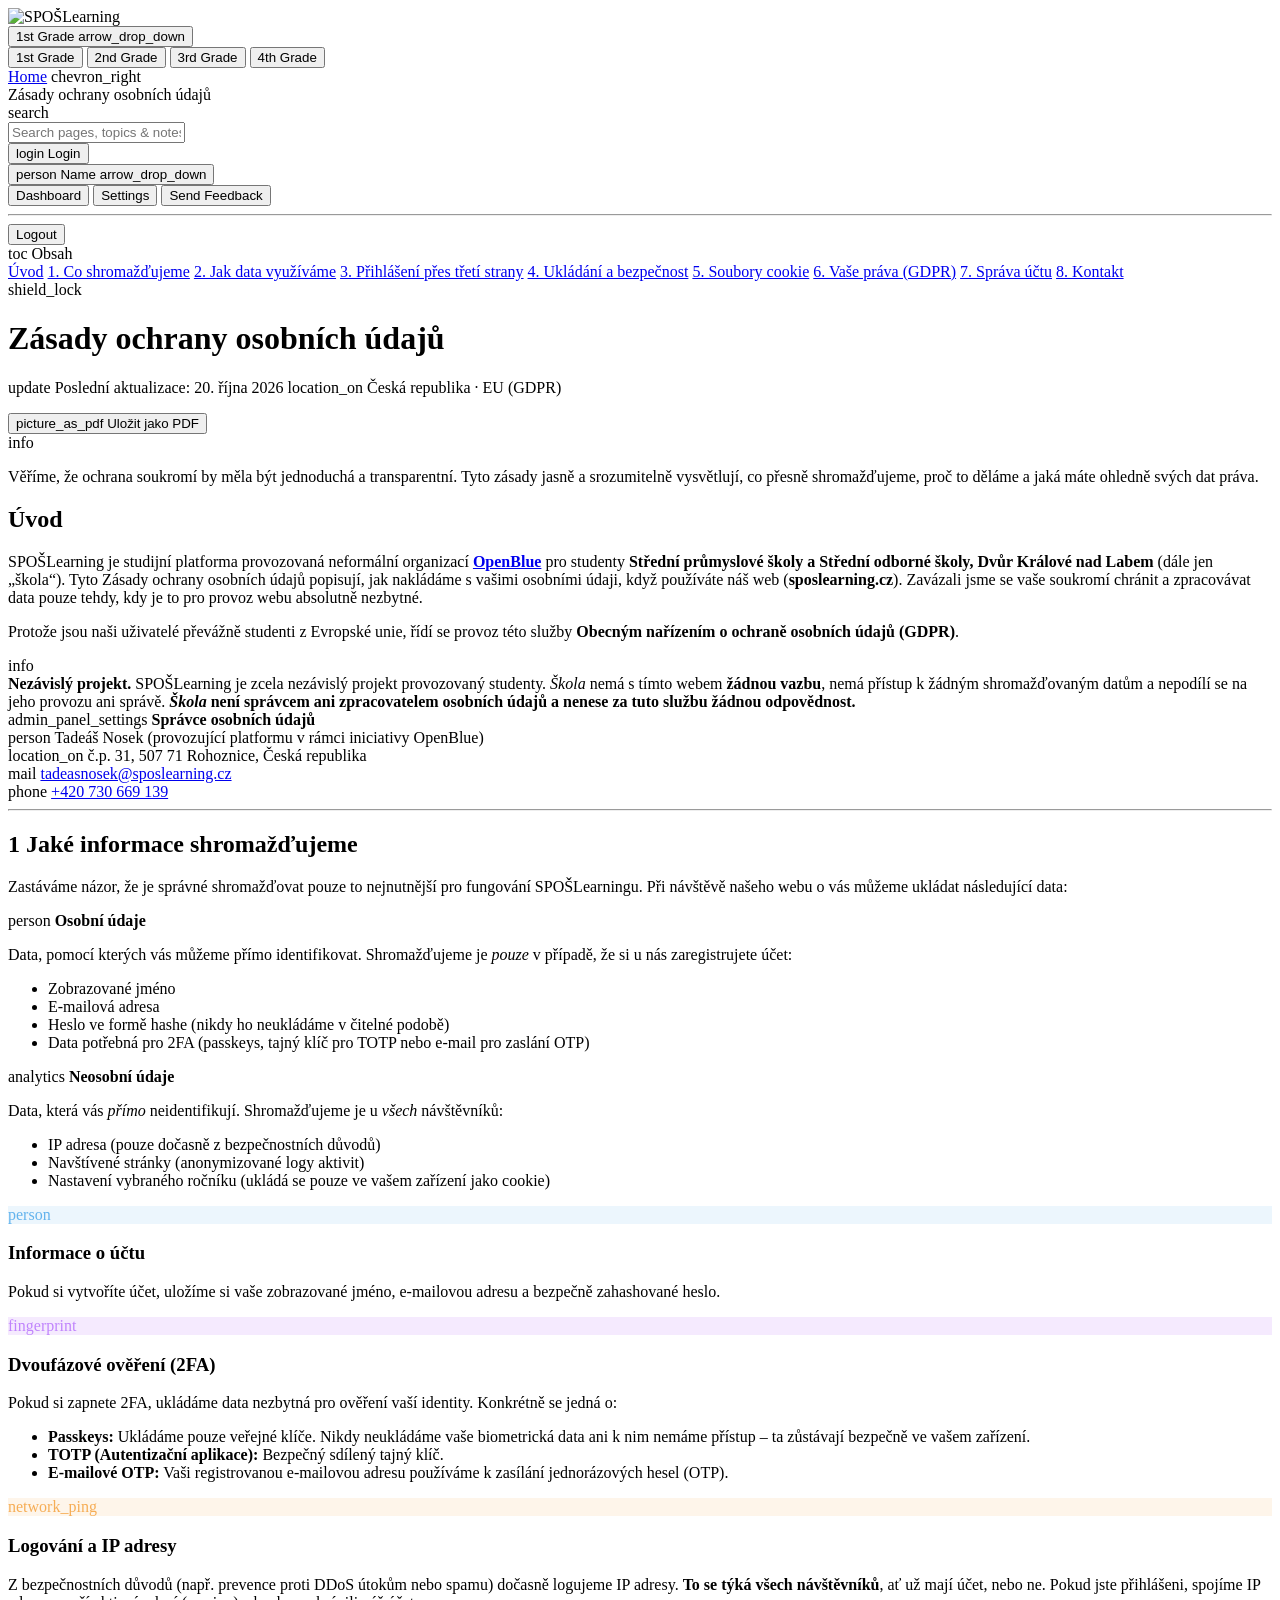
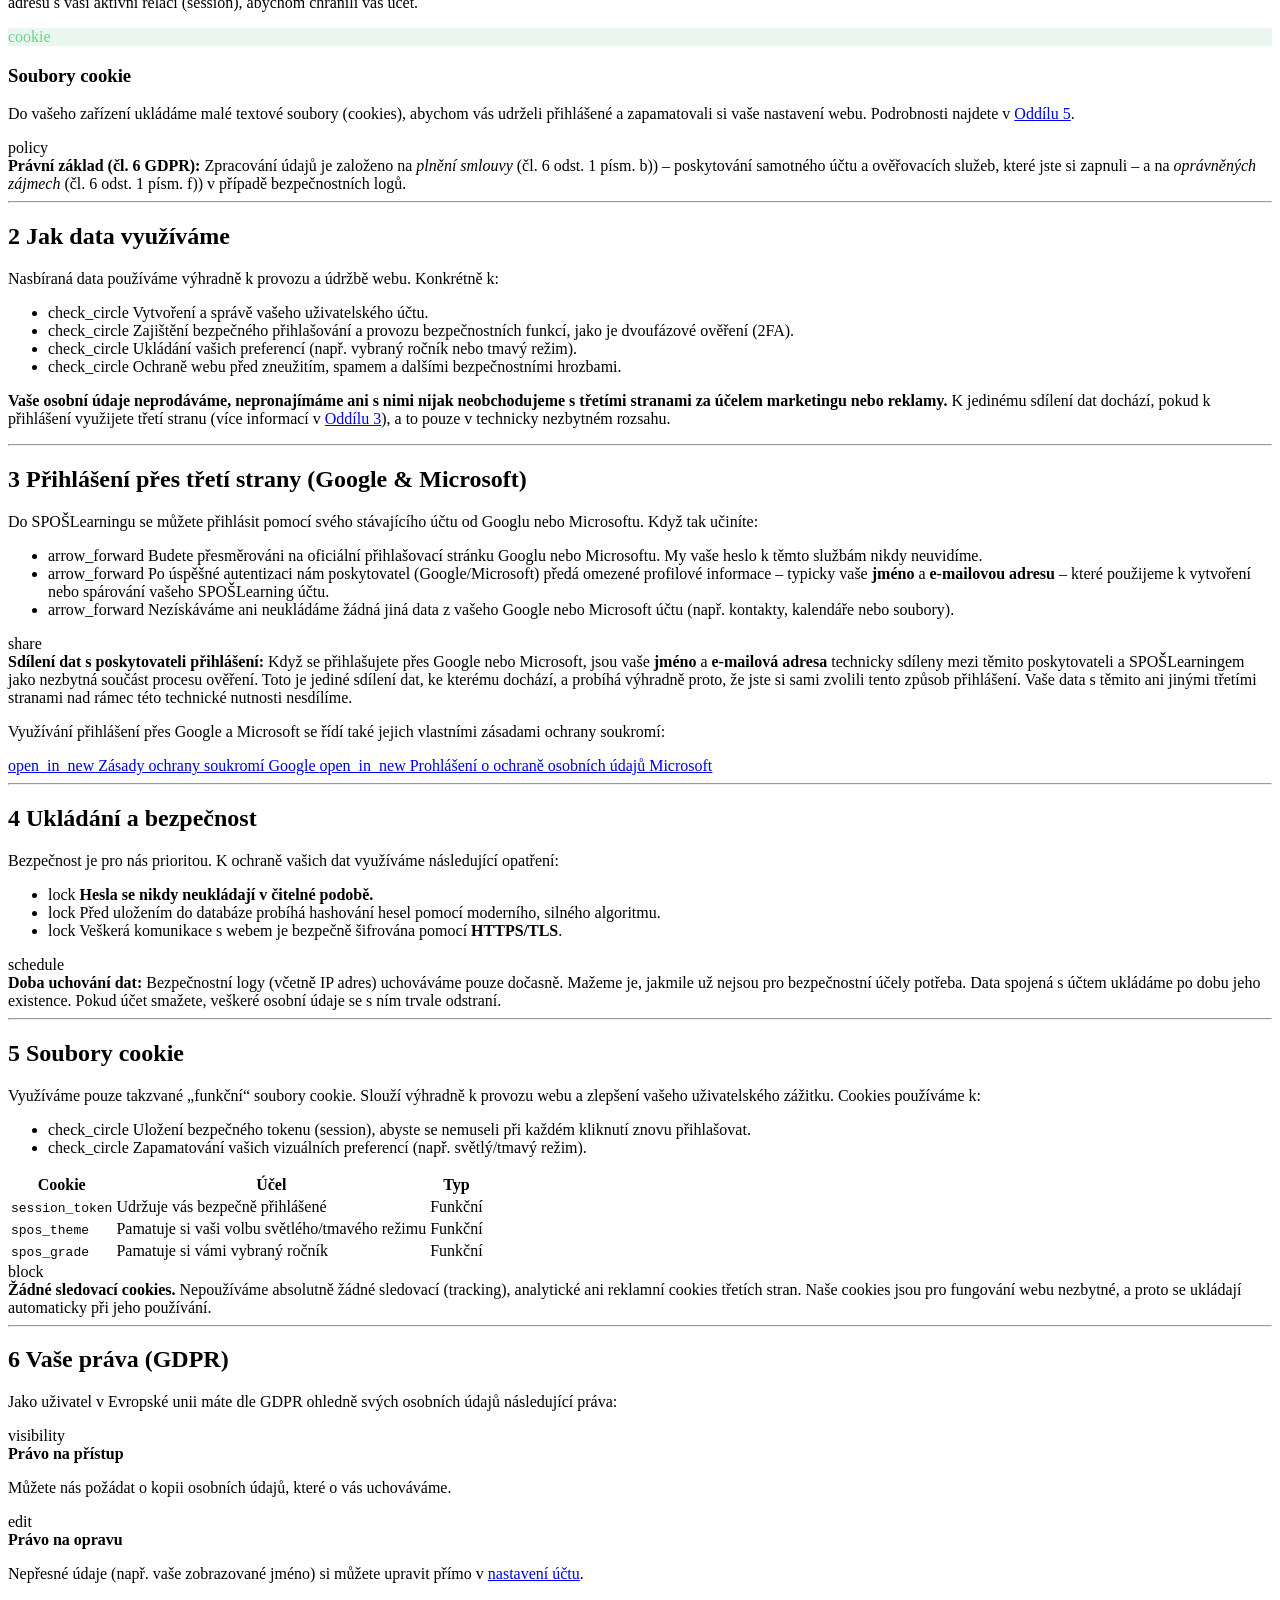
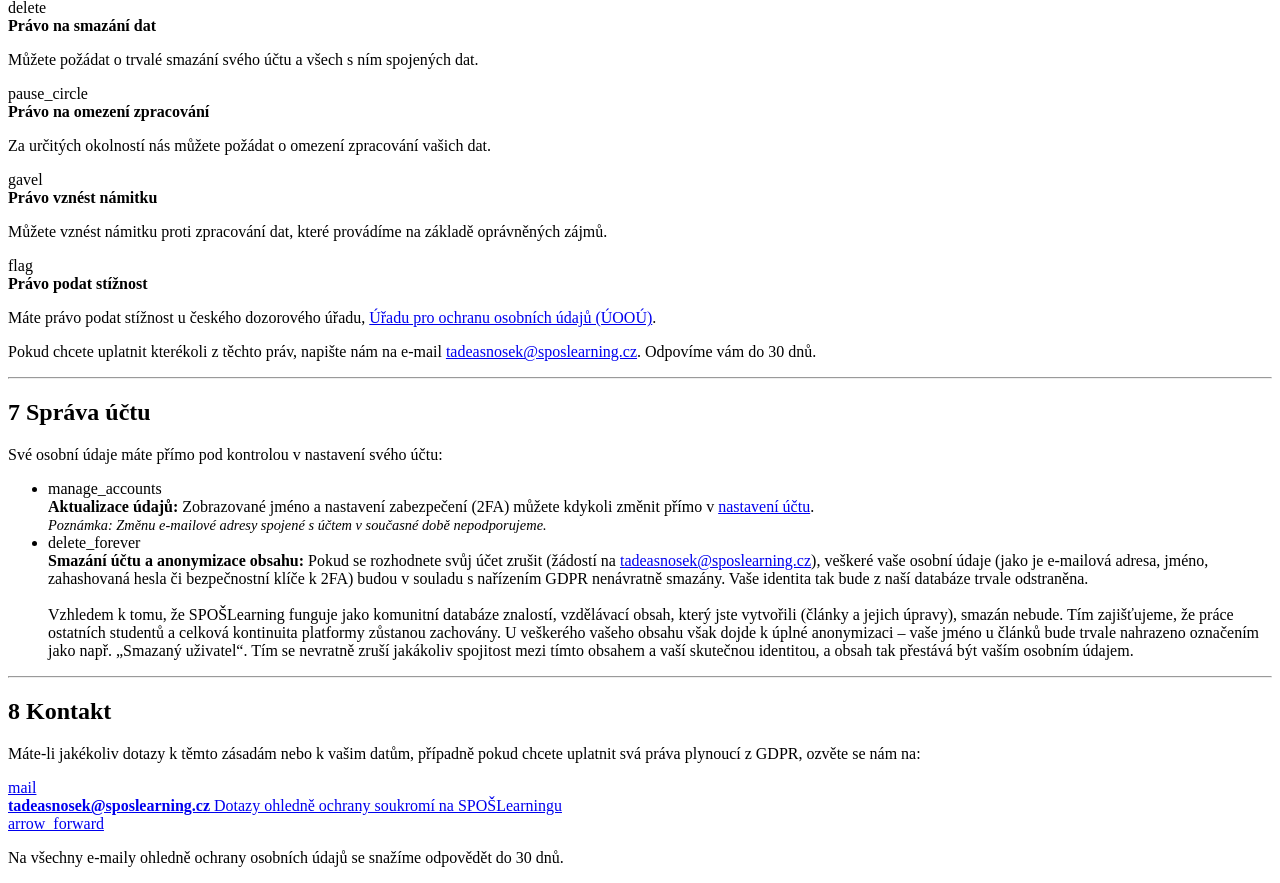
==== privacy-policy.html @ bf2b4023 "Revise privacy policy update date and controller info Updated the last updated date and modified the" ====
<!DOCTYPE html>
<html lang="cs">

<head>
    <meta charset="UTF-8">
    <meta name="viewport" content="width=device-width, initial-scale=1">
    <link rel="icon" type="image/x-icon" href="/media/logo.svg">
    <title>Zásady ochrany osobních údajů – SPOŠLearning</title>
    <meta name="description"
        content="Zásady ochrany osobních údajů SPOŠLearningu – jaká data shromažďujeme, jak je využíváme a jaká máte práva jako uživatel.">

    <link rel="stylesheet" href="/global.css">
    <link rel="stylesheet" href="/navbar.css">
    <link rel="stylesheet" href="/privacy-policy.css">
    <link rel="preconnect" href="https://fonts.googleapis.com">
    <link rel="preconnect" href="https://fonts.gstatic.com" crossorigin>
    <link
        href="https://fonts.googleapis.com/css2?family=Inter:ital,opsz,wght@0,14..32,100..900;1,14..32,100..900&display=swap"
        rel="stylesheet">
    <link rel="stylesheet"
        href="https://fonts.googleapis.com/css2?family=Material+Symbols+Rounded:opsz,wght,FILL,GRAD@20..48,100..700,0..1,-50..200" />

    <script src="https://cdn.jsdelivr.net/npm/fuse.js/dist/fuse.js"></script>
    <script type="module" src="/js/index.js"></script>
</head>

<body>

    <div id="nav">
        <div id="nav-left">
            <div id="nav-icon">
                <img src="/media/logo.svg" alt="SPOŠLearning" class="nav-logo">
            </div>
            <div id="nav-grade-select-container">
                <button id="nav-grade-select">
                    <span id="grade-text">1st Grade</span>
                    <span class="icon" id="grade-select-drop-icon">arrow_drop_down</span>
                </button>
                <div id="grade-menu" class="hidden">
                    <button id="first-button" data-grade="1">1st Grade</button>
                    <button id="second-button" data-grade="2">2nd Grade</button>
                    <button id="third-button" data-grade="3">3rd Grade</button>
                    <button id="fourth-button" data-grade="4">4th Grade</button>
                </div>
            </div>
            <div id="breadcrumbs">
                <div class="crumb-item">
                    <a href="/">Home</a>
                    <span class="separator icon">chevron_right</span>
                </div>
                <div class="crumb-item current-crumb">
                    <span class="current">Zásady ochrany osobních údajů</span>
                </div>
            </div>
        </div>
        <div id="search">
            <div id="search-box">
                <div id="search-icon">
                    <span class="icon">search</span>
                </div>
                <div id="search-input-div">
                    <input id="search-input" type="text" placeholder="Search pages, topics & notes...">
                </div>
            </div>
            <div id="search-results-container" class="hidden"></div>
        </div>
        <div id="nav-right">
            <button id="login-button" class="nd">
                <span class="icon">login</span> Login
            </button>
            <div id="nav-profile" class="nd">
                <button id="account-button">
                    <span class="icon">person</span>
                    <span id="account-button-name">Name</span>
                    <span class="icon" id="account-button-drop-icon">arrow_drop_down</span>
                </button>
                <div id="account-menu" class="hidden">
                    <button id="dashboard-button" class="nd">Dashboard</button>
                    <button id="settings-button">Settings</button>
                    <button id="feedback-button">Send Feedback</button>
                    <hr>
                    <button id="logout-button">Logout</button>
                </div>
            </div>
        </div>
    </div>

    <div id="policy-layout">

        <!-- Table of Contents Sidebar -->
        <aside id="policy-toc">
            <div id="policy-toc-inner">
                <div class="toc-header">
                    <span class="icon">toc</span>
                    Obsah
                </div>
                <nav id="toc-nav">
                    <a href="#section-intro" class="toc-link active">Úvod</a>
                    <a href="#section-1" class="toc-link">1. Co shromažďujeme</a>
                    <a href="#section-2" class="toc-link">2. Jak data využíváme</a>
                    <a href="#section-3" class="toc-link">3. Přihlášení přes třetí strany</a>
                    <a href="#section-4" class="toc-link">4. Ukládání a bezpečnost</a>
                    <a href="#section-5" class="toc-link">5. Soubory cookie</a>
                    <a href="#section-6" class="toc-link">6. Vaše práva (GDPR)</a>
                    <a href="#section-7" class="toc-link">7. Správa účtu</a>
                    <a href="#section-8" class="toc-link">8. Kontakt</a>
                </nav>
            </div>
        </aside>

        <!-- Main Content -->
        <main id="policy-main">
            <div id="policy-hero">
                <div id="policy-hero-icon">
                    <span class="icon">shield_lock</span>
                </div>
                <div id="policy-hero-text">
                    <h1 id="policy-title">Zásady ochrany osobních údajů</h1>
                    <p id="policy-meta">
                        <span class="meta-chip">
                            <span class="icon">update</span>
                            Poslední aktualizace: 20. října 2026
                        </span>
                        <span class="meta-chip">
                            <span class="icon">location_on</span>
                            Česká republika &middot; EU (GDPR)
                        </span>
                    </p>
                </div>
                <button id="print-pdf-btn" onclick="window.print()">
                    <span class="icon">picture_as_pdf</span>
                    Uložit jako PDF
                </button>
            </div>

            <div class="policy-notice">
                <span class="icon policy-notice-icon">info</span>
                <p>Věříme, že ochrana soukromí by měla být jednoduchá a transparentní. Tyto zásady jasně a srozumitelně
                    vysvětlují,
                    co přesně shromažďujeme, proč to děláme a jaká máte ohledně svých dat práva.</p>
            </div>

            <!-- Úvod -->
            <section class="policy-section" id="section-intro">
                <h2 class="section-heading">Úvod</h2>
                <p>SPOŠLearning je studijní platforma provozovaná neformální organizací <strong><a href="https://github.com/OpenBluee" target="_blank" rel="noopener noreferrer">OpenBlue</a></strong> pro studenty
                    <strong>Střední průmyslové školy a Střední odborné školy, Dvůr Králové nad Labem</strong> (dále jen „škola“).
                    Tyto Zásady ochrany osobních údajů popisují, jak nakládáme s vašimi osobními údaji, když používáte náš web
                    (<strong>sposlearning.cz</strong>). Zavázali jsme se vaše soukromí chránit a zpracovávat data
                    pouze tehdy, kdy je to pro provoz webu absolutně nezbytné.</p>
                <p>Protože jsou naši uživatelé převážně studenti z Evropské unie, řídí se provoz této služby
                    <strong>Obecným nařízením o ochraně osobních údajů (GDPR)</strong>.
                </p>
                <div class="policy-callout callout-blue" style="margin-top: 14px;">
                    <span class="icon callout-icon">info</span>
                    <div>
                        <strong>Nezávislý projekt.</strong> SPOŠLearning je zcela nezávislý projekt provozovaný
                        studenty. <i>Škola</i> nemá s tímto webem <strong>žádnou vazbu</strong>, nemá přístup k žádným
                        shromažďovaným datům a nepodílí se na jeho provozu ani správě. <strong><i>Škola</i> není
                            správcem ani
                            zpracovatelem osobních údajů a nenese za tuto službu žádnou odpovědnost.</strong>
                    </div>
                </div>

                <div class="controller-card">
                    <div class="controller-card-header">
                        <span class="icon">admin_panel_settings</span>
                        <strong>Správce osobních údajů</strong>
                    </div>
                    <div class="controller-card-body">
                        <div class="controller-row">
                            <span class="icon controller-icon">person</span>
                            <span>Tadeáš Nosek (provozující platformu v rámci iniciativy OpenBlue)</span>
                        </div>
                        <div class="controller-row">
                            <span class="icon controller-icon">location_on</span>
                            <span>č.p. 31, 507 71 Rohoznice, Česká republika</span>
                        </div>
                        <div class="controller-row">
                            <span class="icon controller-icon">mail</span>
                            <a href="mailto:tadeasnosek@sposlearning.cz">tadeasnosek@sposlearning.cz</a>
                        </div>
                        <div class="controller-row">
                            <span class="icon controller-icon">phone</span>
                            <a href="tel:+420730669139">+420 730 669 139</a>
                        </div>
                    </div>
                </div>
            </section>

            <hr class="section-divider">

            <!-- Oddíl 1 -->
            <section class="policy-section" id="section-1">
                <h2 class="section-heading">
                    <span class="section-number">1</span>
                    Jaké informace shromažďujeme
                </h2>
                <p>Zastáváme názor, že je správné shromažďovat pouze to nejnutnější pro fungování SPOŠLearningu. Při
                    návštěvě
                    našeho webu o vás můžeme ukládat následující data:</p>

                <!-- Osobní vs. neosobní údaje -->
                <div class="data-type-split">
                    <div class="data-type-col personal">
                        <div class="data-type-header">
                            <span class="icon">person</span>
                            <strong>Osobní údaje</strong>
                        </div>
                        <p>Data, pomocí kterých vás můžeme přímo identifikovat. Shromažďujeme je <em>pouze</em> v
                            případě,
                            že si u nás zaregistrujete účet:</p>
                        <ul>
                            <li>Zobrazované jméno</li>
                            <li>E-mailová adresa</li>
                            <li>Heslo ve formě hashe (nikdy ho neukládáme v čitelné podobě)</li>
                            <li>Data potřebná pro 2FA (passkeys, tajný klíč pro TOTP nebo e-mail pro zaslání OTP)</li>
                        </ul>
                    </div>
                    <div class="data-type-col non-personal">
                        <div class="data-type-header">
                            <span class="icon">analytics</span>
                            <strong>Neosobní údaje</strong>
                        </div>
                        <p>Data, která vás <em>přímo</em> neidentifikují. Shromažďujeme je u <em>všech</em>
                            návštěvníků:</p>
                        <ul>
                            <li>IP adresa (pouze dočasně z bezpečnostních důvodů)</li>
                            <li>Navštívené stránky (anonymizované logy aktivit)</li>
                            <li>Nastavení vybraného ročníku (ukládá se pouze ve vašem zařízení jako cookie)</li>
                        </ul>
                    </div>
                </div>

                <div class="data-cards">
                    <div class="data-card">
                        <div class="data-card-icon" style="background: rgba(99, 179, 237, 0.12);">
                            <span class="icon" style="color: #63b3ed;">person</span>
                        </div>
                        <div class="data-card-body">
                            <h3>Informace o účtu</h3>
                            <p>Pokud si vytvoříte účet, uložíme si vaše zobrazované jméno, e-mailovou adresu a bezpečně
                                zahashované heslo.</p>
                        </div>
                    </div>

                    <div class="data-card">
                        <div class="data-card-icon" style="background: rgba(168, 85, 247, 0.12);">
                            <span class="icon" style="color: #c084fc;">fingerprint</span>
                        </div>
                        <div class="data-card-body">
                            <h3>Dvoufázové ověření (2FA)</h3>
                            <p>Pokud si zapnete 2FA, ukládáme data nezbytná pro ověření vaší identity. Konkrétně se
                                jedná o:
                            </p>
                            <ul>
                                <li><strong>Passkeys:</strong> Ukládáme pouze veřejné klíče. Nikdy neukládáme vaše
                                    biometrická data ani k nim nemáme přístup – ta zůstávají bezpečně ve vašem zařízení.
                                </li>
                                <li><strong>TOTP (Autentizační aplikace):</strong> Bezpečný sdílený tajný klíč.</li>
                                <li><strong>E-mailové OTP:</strong> Vaši registrovanou e-mailovou adresu používáme k
                                    zasílání jednorázových hesel (OTP).</li>
                            </ul>
                        </div>
                    </div>

                    <div class="data-card">
                        <div class="data-card-icon" style="background: rgba(246, 173, 85, 0.12);">
                            <span class="icon" style="color: #f6ad55;">network_ping</span>
                        </div>
                        <div class="data-card-body">
                            <h3>Logování a IP adresy</h3>
                            <p>Z bezpečnostních důvodů (např. prevence proti DDoS útokům nebo spamu) dočasně logujeme IP
                                adresy.
                                <strong>To se týká všech návštěvníků</strong>, ať už mají účet, nebo ne.
                                Pokud jste přihlášeni, spojíme IP adresu s vaší aktivní relací (session), abychom
                                chránili váš účet.
                            </p>
                        </div>
                    </div>

                    <div class="data-card">
                        <div class="data-card-icon" style="background: rgba(72, 187, 120, 0.12);">
                            <span class="icon" style="color: #68d391;">cookie</span>
                        </div>
                        <div class="data-card-body">
                            <h3>Soubory cookie</h3>
                            <p>Do vašeho zařízení ukládáme malé textové soubory (cookies), abychom vás udrželi
                                přihlášené
                                a zapamatovali si vaše nastavení webu. Podrobnosti najdete v <a href="#section-5">Oddílu
                                    5</a>.
                            </p>
                        </div>
                    </div>
                </div>

                <div class="policy-callout callout-blue">
                    <span class="icon callout-icon">policy</span>
                    <div>
                        <strong>Právní základ (čl. 6 GDPR):</strong> Zpracování údajů je založeno na <em>plnění
                            smlouvy</em>
                        (čl. 6 odst. 1 písm. b)) – poskytování samotného účtu a ověřovacích služeb, které jste si
                        zapnuli –
                        a na <em>oprávněných zájmech</em> (čl. 6 odst. 1 písm. f)) v případě bezpečnostních logů.
                    </div>
                </div>
            </section>

            <hr class="section-divider">

            <!-- Oddíl 2 -->
            <section class="policy-section" id="section-2">
                <h2 class="section-heading">
                    <span class="section-number">2</span>
                    Jak data využíváme
                </h2>
                <p>Nasbíraná data používáme výhradně k provozu a údržbě webu. Konkrétně k:</p>
                <ul class="policy-list">
                    <li>
                        <span class="icon list-icon">check_circle</span>
                        <span>Vytvoření a správě vašeho uživatelského účtu.</span>
                    </li>
                    <li>
                        <span class="icon list-icon">check_circle</span>
                        <span>Zajištění bezpečného přihlašování a provozu bezpečnostních funkcí, jako je dvoufázové
                            ověření (2FA).</span>
                    </li>
                    <li>
                        <span class="icon list-icon">check_circle</span>
                        <span>Ukládání vašich preferencí (např. vybraný ročník nebo tmavý režim).</span>
                    </li>
                    <li>
                        <span class="icon list-icon">check_circle</span>
                        <span>Ochraně webu před zneužitím, spamem a dalšími bezpečnostními hrozbami.</span>
                    </li>
                </ul>
                <p><strong>Vaše osobní údaje neprodáváme, nepronajímáme ani s nimi nijak neobchodujeme s třetími
                        stranami
                        za účelem marketingu nebo reklamy.</strong> K jedinému sdílení dat dochází, pokud k přihlášení
                    využijete třetí stranu (více informací v <a href="#section-3">Oddílu 3</a>), a to pouze v technicky
                    nezbytném rozsahu.</p>
            </section>

            <hr class="section-divider">

            <!-- Oddíl 3 -->
            <section class="policy-section" id="section-3">
                <h2 class="section-heading">
                    <span class="section-number">3</span>
                    Přihlášení přes třetí strany (Google &amp; Microsoft)
                </h2>
                <p>Do SPOŠLearningu se můžete přihlásit pomocí svého stávajícího účtu od Googlu nebo Microsoftu.
                    Když tak učiníte:</p>
                <ul class="policy-list">
                    <li>
                        <span class="icon list-icon">arrow_forward</span>
                        <span>Budete přesměrováni na oficiální přihlašovací stránku Googlu nebo Microsoftu. My vaše
                            heslo
                            k těmto službám nikdy neuvidíme.</span>
                    </li>
                    <li>
                        <span class="icon list-icon">arrow_forward</span>
                        <span>Po úspěšné autentizaci nám poskytovatel (Google/Microsoft) předá omezené profilové
                            informace
                            – typicky vaše <strong>jméno</strong> a <strong>e-mailovou adresu</strong> –
                            které použijeme k vytvoření nebo spárování vašeho SPOŠLearning účtu.</span>
                    </li>
                    <li>
                        <span class="icon list-icon">arrow_forward</span>
                        <span>Nezískáváme ani neukládáme žádná jiná data z vašeho Google nebo Microsoft účtu
                            (např. kontakty, kalendáře nebo soubory).</span>
                    </li>
                </ul>

                <div class="policy-callout callout-yellow">
                    <span class="icon callout-icon">share</span>
                    <div>
                        <strong>Sdílení dat s poskytovateli přihlášení:</strong> Když se přihlašujete přes Google
                        nebo Microsoft, jsou vaše <strong>jméno</strong> a <strong>e-mailová adresa</strong> technicky
                        sdíleny mezi těmito poskytovateli a SPOŠLearningem jako nezbytná součást procesu ověření.
                        Toto je jediné sdílení dat, ke kterému dochází, a probíhá výhradně proto, že jste si sami
                        zvolili
                        tento způsob přihlášení. Vaše data s těmito ani jinými třetími stranami nad rámec této technické
                        nutnosti nesdílíme.
                    </div>
                </div>

                <p>Využívání přihlášení přes Google a Microsoft se řídí také jejich vlastními zásadami
                    ochrany soukromí:</p>
                <div class="external-links-row">
                    <a href="https://policies.google.com/privacy" target="_blank" rel="noopener noreferrer"
                        class="external-policy-link">
                        <span class="icon">open_in_new</span>
                        Zásady ochrany soukromí Google
                    </a>
                    <a href="https://privacy.microsoft.com/privacystatement" target="_blank" rel="noopener noreferrer"
                        class="external-policy-link">
                        <span class="icon">open_in_new</span>
                        Prohlášení o ochraně osobních údajů Microsoft
                    </a>
                </div>
            </section>

            <hr class="section-divider">

            <!-- Oddíl 4 -->
            <section class="policy-section" id="section-4">
                <h2 class="section-heading">
                    <span class="section-number">4</span>
                    Ukládání a bezpečnost
                </h2>
                <p>Bezpečnost je pro nás prioritou. K ochraně vašich dat využíváme následující opatření:</p>
                <ul class="policy-list">
                    <li>
                        <span class="icon list-icon">lock</span>
                        <span><strong>Hesla se nikdy neukládají v čitelné podobě.</strong></span>
                    </li>
                    <li>
                        <span class="icon list-icon">lock</span>
                        <span>Před uložením do databáze probíhá hashování hesel pomocí moderního, silného
                            algoritmu.</span>
                    </li>
                    <li>
                        <span class="icon list-icon">lock</span>
                        <span>Veškerá komunikace s webem je bezpečně šifrována pomocí <strong>HTTPS/TLS</strong>.</span>
                    </li>
                </ul>
                <div class="policy-callout callout-yellow">
                    <span class="icon callout-icon">schedule</span>
                    <div>
                        <strong>Doba uchování dat:</strong> Bezpečnostní logy (včetně IP adres) uchováváme
                        pouze dočasně. Mažeme je, jakmile už nejsou pro bezpečnostní účely potřeba. Data spojená s
                        účtem ukládáme po dobu jeho existence. Pokud účet smažete, veškeré osobní
                        údaje se s ním trvale odstraní.
                    </div>
                </div>
            </section>

            <hr class="section-divider">

            <!-- Oddíl 5 -->
            <section class="policy-section" id="section-5">
                <h2 class="section-heading">
                    <span class="section-number">5</span>
                    Soubory cookie
                </h2>
                <p>Využíváme pouze takzvané „funkční“ soubory cookie. Slouží výhradně k provozu webu a zlepšení vašeho
                    uživatelského zážitku.
                    Cookies používáme k:</p>
                <ul class="policy-list">
                    <li>
                        <span class="icon list-icon">check_circle</span>
                        <span>Uložení bezpečného tokenu (session), abyste se nemuseli při každém kliknutí znovu
                            přihlašovat.</span>
                    </li>
                    <li>
                        <span class="icon list-icon">check_circle</span>
                        <span>Zapamatování vašich vizuálních preferencí (např. světlý/tmavý režim).</span>
                    </li>
                </ul>

                <div class="cookie-table-wrapper">
                    <table class="cookie-table">
                        <thead>
                            <tr>
                                <th>Cookie</th>
                                <th>Účel</th>
                                <th>Typ</th>
                            </tr>
                        </thead>
                        <tbody>
                            <tr>
                                <td><code>session_token</code></td>
                                <td>Udržuje vás bezpečně přihlášené</td>
                                <td><span class="cookie-badge badge-functional">Funkční</span></td>
                            </tr>
                            <tr>
                                <td><code>spos_theme</code></td>
                                <td>Pamatuje si vaši volbu světlého/tmavého režimu</td>
                                <td><span class="cookie-badge badge-functional">Funkční</span></td>
                            </tr>
                            <tr>
                                <td><code>spos_grade</code></td>
                                <td>Pamatuje si vámi vybraný ročník</td>
                                <td><span class="cookie-badge badge-functional">Funkční</span></td>
                            </tr>
                        </tbody>
                    </table>
                </div>

                <div class="policy-callout callout-green">
                    <span class="icon callout-icon">block</span>
                    <div>
                        <strong>Žádné sledovací cookies.</strong> Nepoužíváme absolutně žádné sledovací (tracking),
                        analytické
                        ani reklamní cookies třetích stran. Naše cookies jsou pro fungování webu nezbytné, a proto
                        se ukládají automaticky při jeho používání.
                    </div>
                </div>
            </section>

            <hr class="section-divider">

            <!-- Oddíl 6 -->
            <section class="policy-section" id="section-6">
                <h2 class="section-heading">
                    <span class="section-number">6</span>
                    Vaše práva (GDPR)
                </h2>
                <p>Jako uživatel v Evropské unii máte dle GDPR ohledně svých osobních údajů následující práva:</p>

                <div class="rights-grid">
                    <div class="right-item">
                        <span class="icon right-icon">visibility</span>
                        <div>
                            <strong>Právo na přístup</strong>
                            <p>Můžete nás požádat o kopii osobních údajů, které o vás uchováváme.</p>
                        </div>
                    </div>
                    <div class="right-item">
                        <span class="icon right-icon">edit</span>
                        <div>
                            <strong>Právo na opravu</strong>
                            <p>Nepřesné údaje (např. vaše zobrazované jméno) si můžete upravit přímo v
                                <a href="/account/settings">nastavení účtu</a>.
                            </p>
                        </div>
                    </div>
                    <div class="right-item">
                        <span class="icon right-icon">delete</span>
                        <div>
                            <strong>Právo na smazání dat</strong>
                            <p>Můžete požádat o trvalé smazání svého účtu a všech s ním spojených dat.</p>
                        </div>
                    </div>
                    <div class="right-item">
                        <span class="icon right-icon">pause_circle</span>
                        <div>
                            <strong>Právo na omezení zpracování</strong>
                            <p>Za určitých okolností nás můžete požádat o omezení zpracování vašich dat.</p>
                        </div>
                    </div>
                    <div class="right-item">
                        <span class="icon right-icon">gavel</span>
                        <div>
                            <strong>Právo vznést námitku</strong>
                            <p>Můžete vznést námitku proti zpracování dat, které provádíme na základě oprávněných zájmů.
                            </p>
                        </div>
                    </div>
                    <div class="right-item">
                        <span class="icon right-icon">flag</span>
                        <div>
                            <strong>Právo podat stížnost</strong>
                            <p>Máte právo podat stížnost u českého dozorového úřadu, <a href="https://www.uoou.cz"
                                    target="_blank" rel="noopener noreferrer">Úřadu pro ochranu osobních údajů
                                    (ÚOOÚ)</a>.</p>
                        </div>
                    </div>
                </div>

                <p>Pokud chcete uplatnit kterékoli z těchto práv, napište nám na e-mail <a
                        href="mailto:tadeasnosek@sposlearning.cz">tadeasnosek@sposlearning.cz</a>. Odpovíme vám
                    do 30 dnů.</p>
            </section>

            <hr class="section-divider">

            <!-- Oddíl 7 -->
            <section class="policy-section" id="section-7">
                <h2 class="section-heading">
                    <span class="section-number">7</span>
                    Správa účtu
                </h2>
                <p>Své osobní údaje máte přímo pod kontrolou v nastavení svého účtu:</p>
                <ul class="policy-list">
                    <li>
                        <span class="icon list-icon">manage_accounts</span>
                        <div>
                            <strong>Aktualizace údajů:</strong> Zobrazované jméno a nastavení zabezpečení (2FA) můžete
                            kdykoli
                            změnit přímo v <a href="/account/settings">nastavení účtu</a>.
                            <br><em style="color: var(--text-tertiary); font-size: 0.9em;">Poznámka: Změnu e-mailové
                                adresy
                                spojené s účtem v současné době nepodporujeme.</em>
                        </div>
                    </li>
                    <li>
                        <span class="icon list-icon">delete_forever</span>
                        <div>
                            <strong>Smazání účtu a anonymizace obsahu:</strong>
                            Pokud se rozhodnete svůj účet zrušit (žádostí na <a
                                href="mailto:tadeasnosek@sposlearning.cz">tadeasnosek@sposlearning.cz</a>), veškeré vaše
                            osobní údaje (jako je e-mailová adresa, jméno, zahashovaná hesla či bezpečnostní klíče k
                            2FA) budou v souladu s nařízením GDPR nenávratně smazány. Vaše identita tak bude z naší
                            databáze trvale odstraněna.
                            <br><br>
                            Vzhledem k tomu, že SPOŠLearning funguje jako komunitní databáze znalostí, vzdělávací obsah,
                            který jste vytvořili (články a jejich úpravy), smazán nebude. Tím zajišťujeme, že práce
                            ostatních studentů a celková kontinuita platformy zůstanou zachovány. U veškerého vašeho
                            obsahu však dojde k úplné anonymizaci – vaše jméno u článků bude trvale nahrazeno označením
                            jako např. „Smazaný uživatel“. Tím se nevratně zruší jakákoliv spojitost mezi tímto obsahem
                            a vaší skutečnou identitou, a obsah tak přestává být vaším osobním údajem.
                        </div>
                    </li>
                </ul>
            </section>

            <hr class="section-divider">

            <!-- Oddíl 8 -->
            <section class="policy-section" id="section-8">
                <h2 class="section-heading">
                    <span class="section-number">8</span>
                    Kontakt
                </h2>
                <p>Máte-li jakékoliv dotazy k těmto zásadám nebo k vašim datům, případně pokud chcete uplatnit svá práva
                    plynoucí z GDPR,
                    ozvěte se nám na:</p>
                <a href="mailto:tadeasnosek@sposlearning.cz" class="contact-card">
                    <span class="icon">mail</span>
                    <div>
                        <strong>tadeasnosek@sposlearning.cz</strong>
                        <span>Dotazy ohledně ochrany soukromí na SPOŠLearningu</span>
                    </div>
                    <span class="icon contact-arrow">arrow_forward</span>
                </a>
                <p class="policy-footer-note">Na všechny e-maily ohledně ochrany osobních údajů se snažíme odpovědět do
                    30
                    dnů.</p>
            </section>

        </main>
    </div>

    <script>
        // Highlight active TOC link on scroll
        (function () {
            const links = document.querySelectorAll('.toc-link');
            const sections = Array.from(document.querySelectorAll('.policy-section, #section-intro'));

            function onScroll() {
                let current = '';
                sections.forEach(section => {
                    const rect = section.getBoundingClientRect();
                    if (rect.top <= 100) current = section.id;
                });
                links.forEach(link => {
                    link.classList.toggle('active', link.getAttribute('href') === '#' + current);
                });
            }

            window.addEventListener('scroll', onScroll, { passive: true });
            onScroll();
        })();
    </script>

</body>

</html>
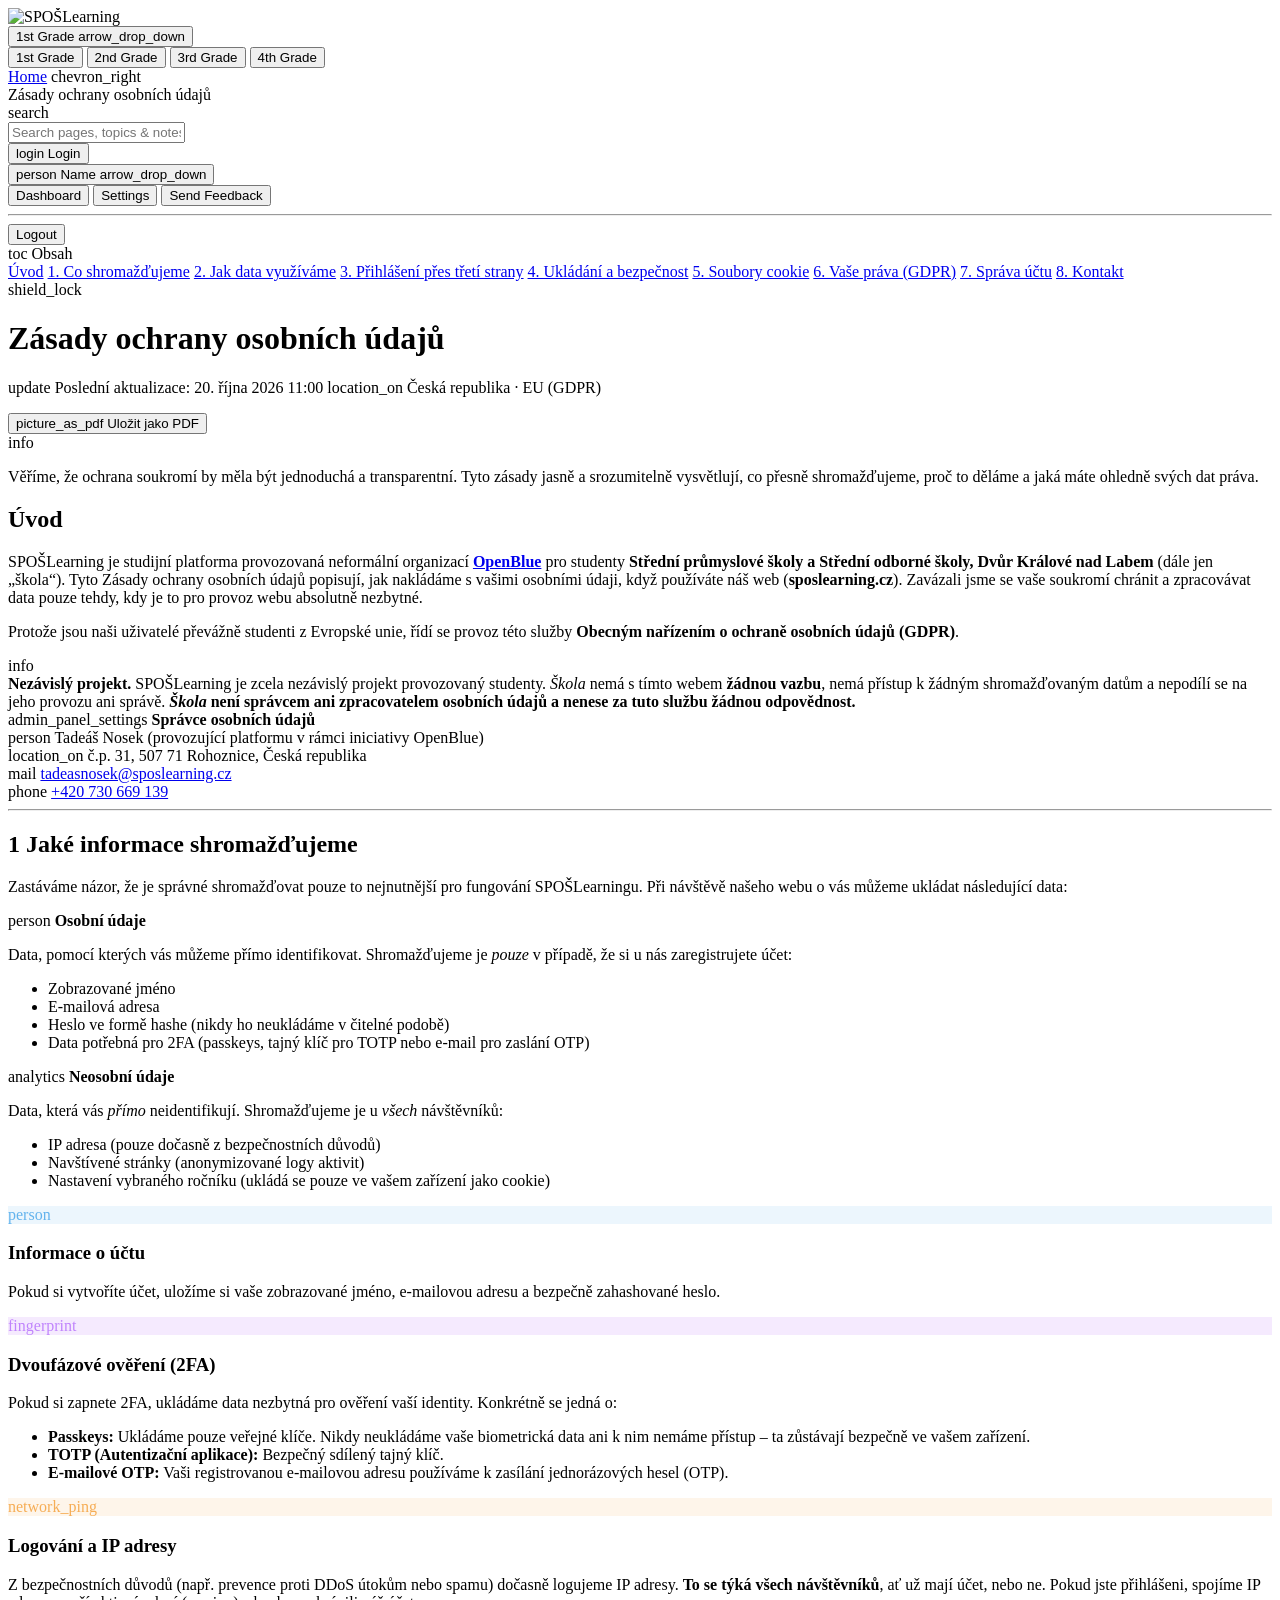
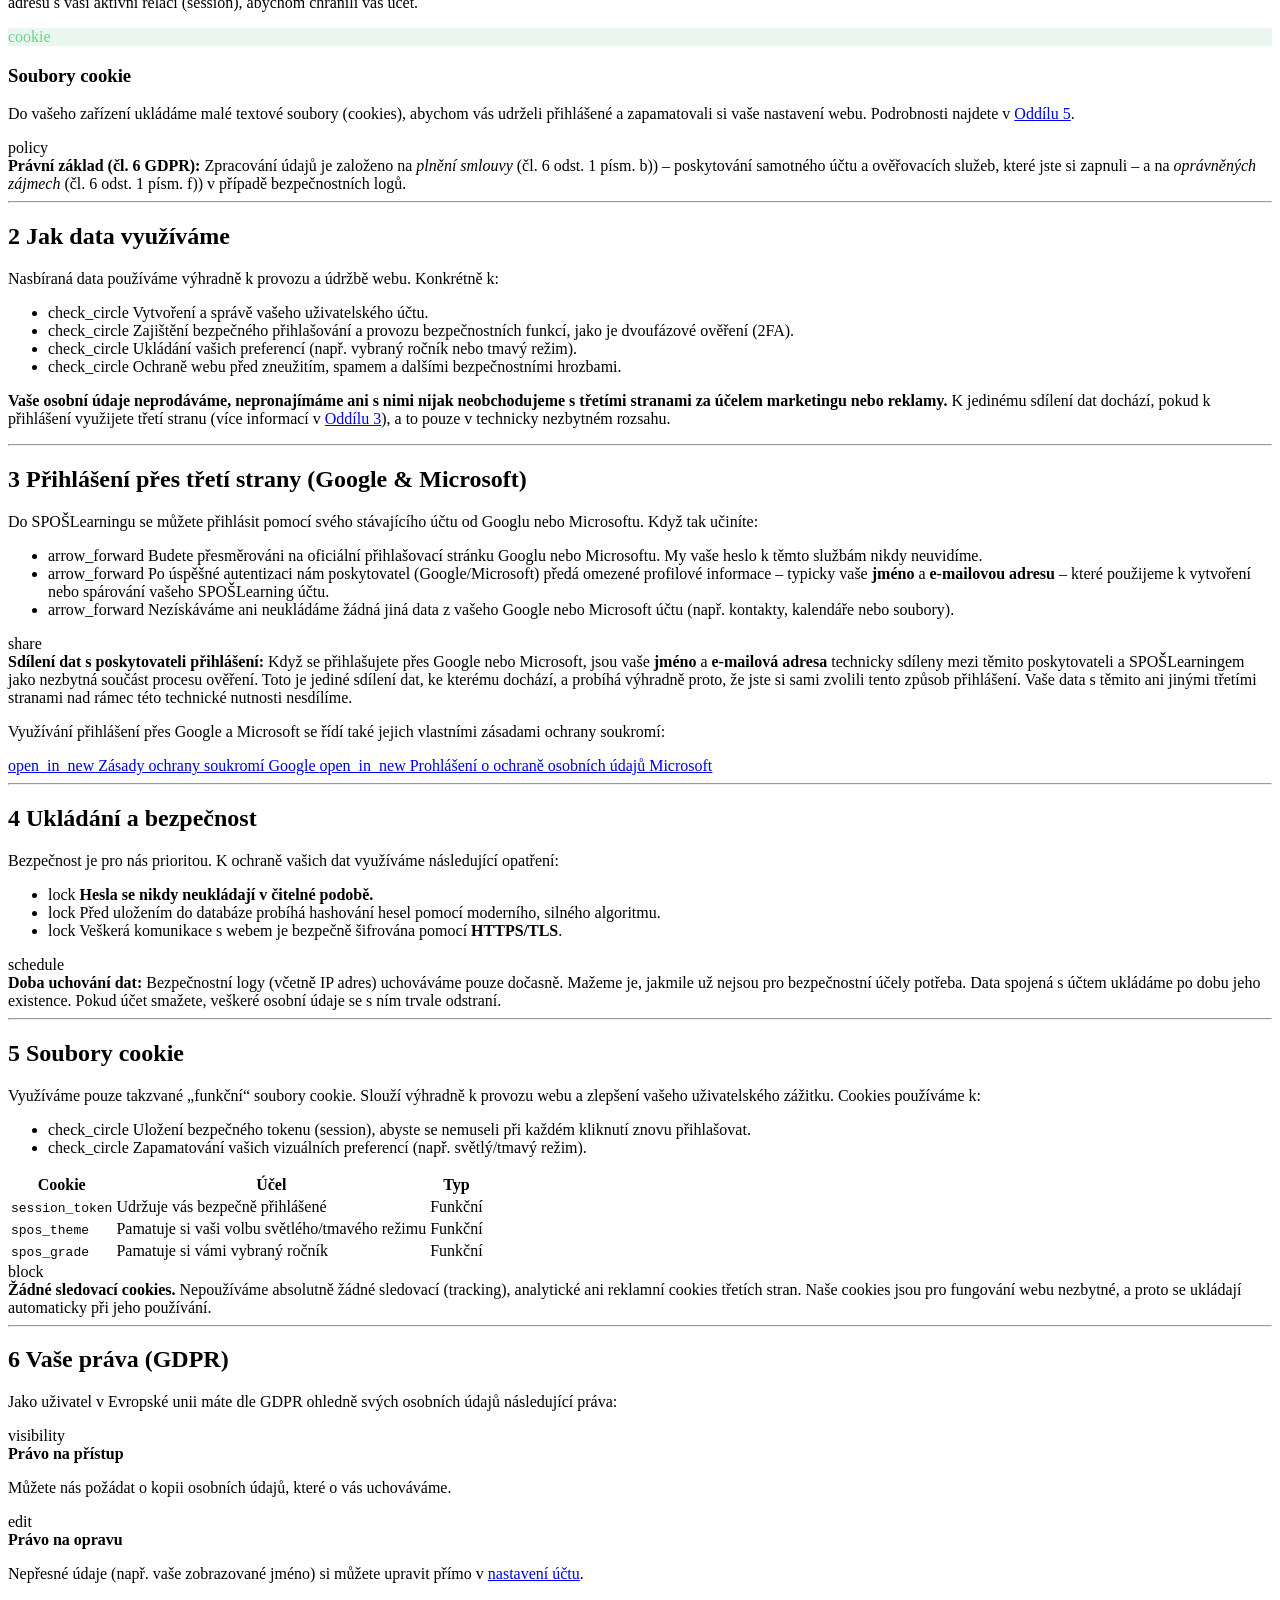
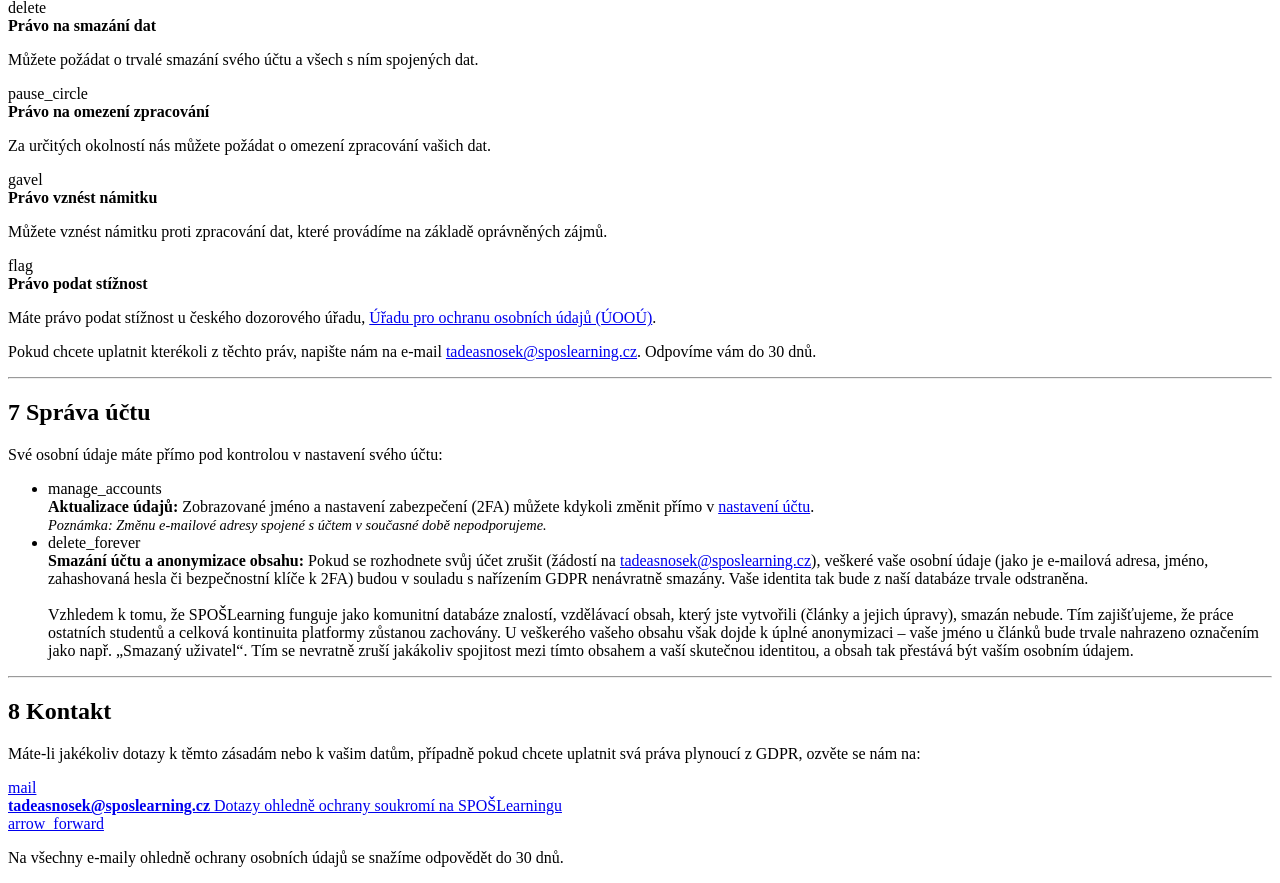
==== commit f75652fd: "Update privacy-policy.html" ====
--- a/privacy-policy.html
+++ b/privacy-policy.html
@@ -119,7 +119,7 @@
                     <p id="policy-meta">
                         <span class="meta-chip">
                             <span class="icon">update</span>
-                            Poslední aktualizace: 20. října 2026
+                            Poslední aktualizace: 20. října 2026 11:00
                         </span>
                         <span class="meta-chip">
                             <span class="icon">location_on</span>
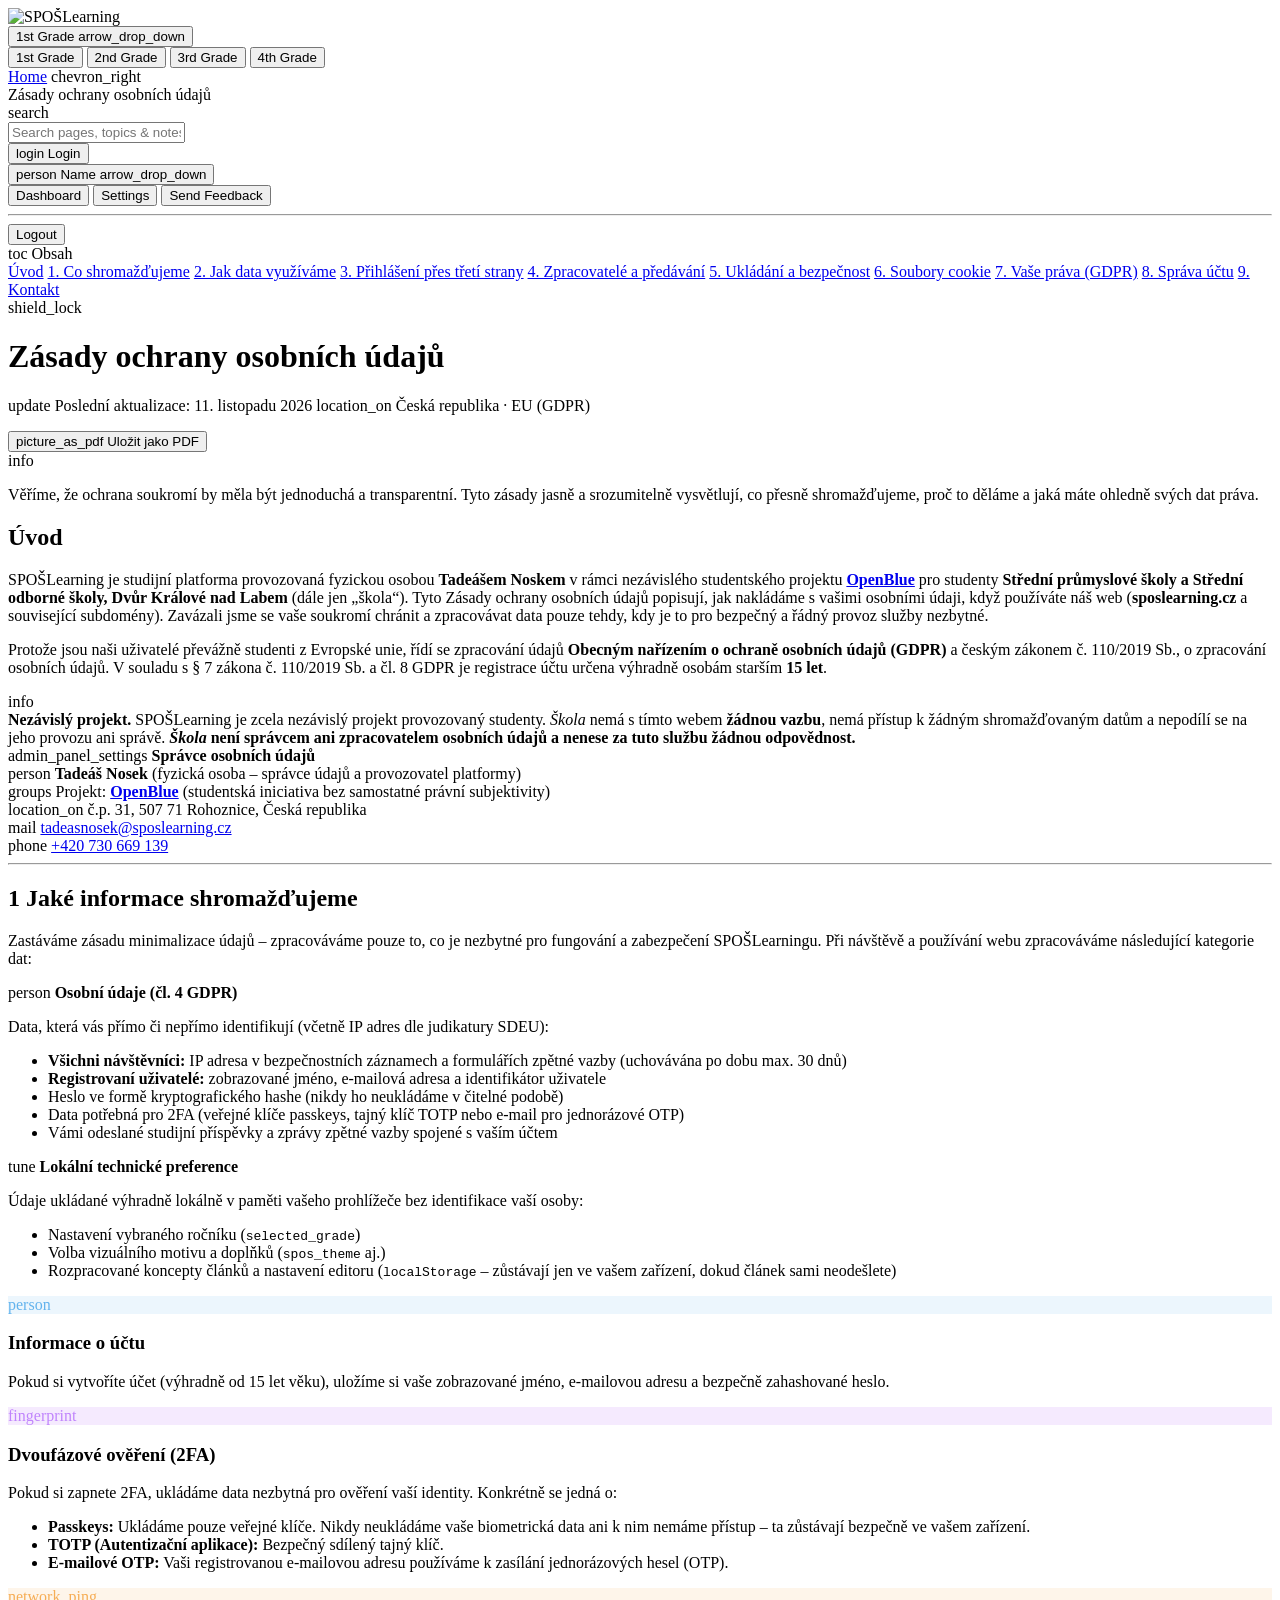
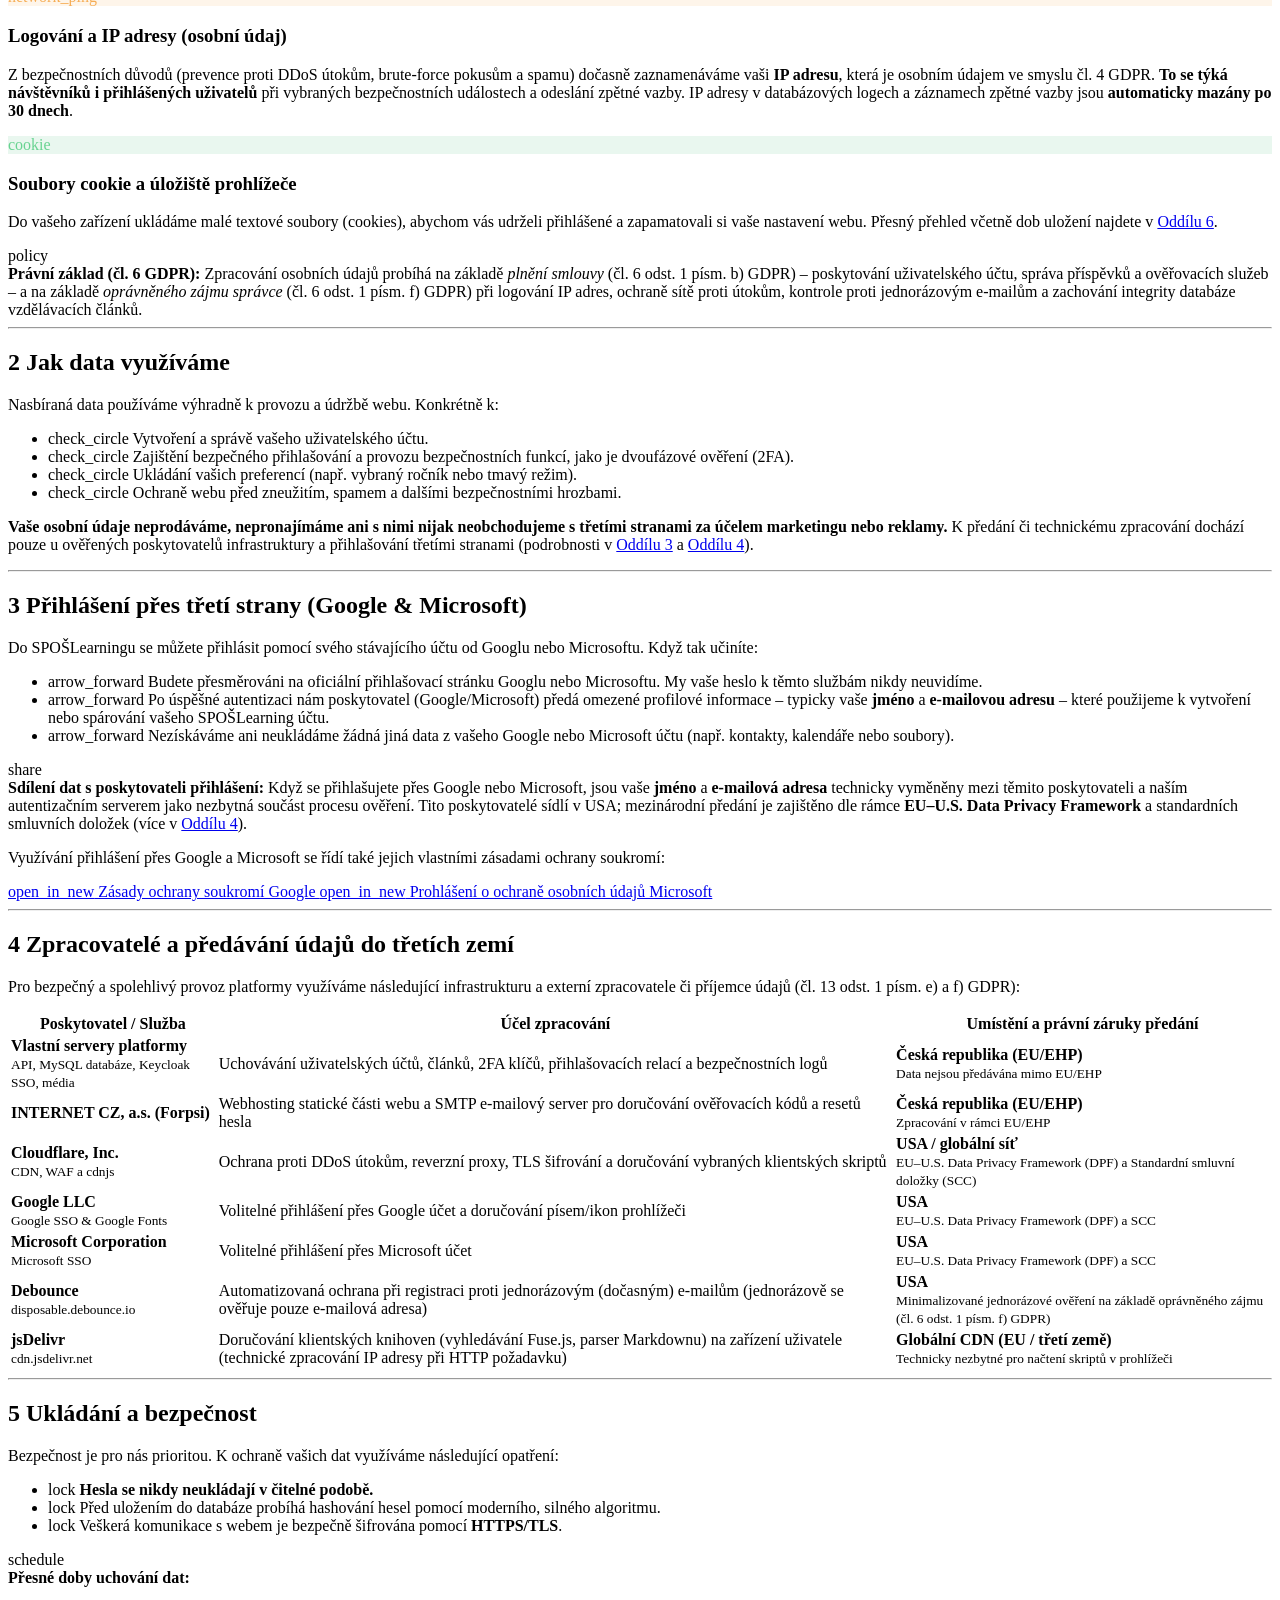
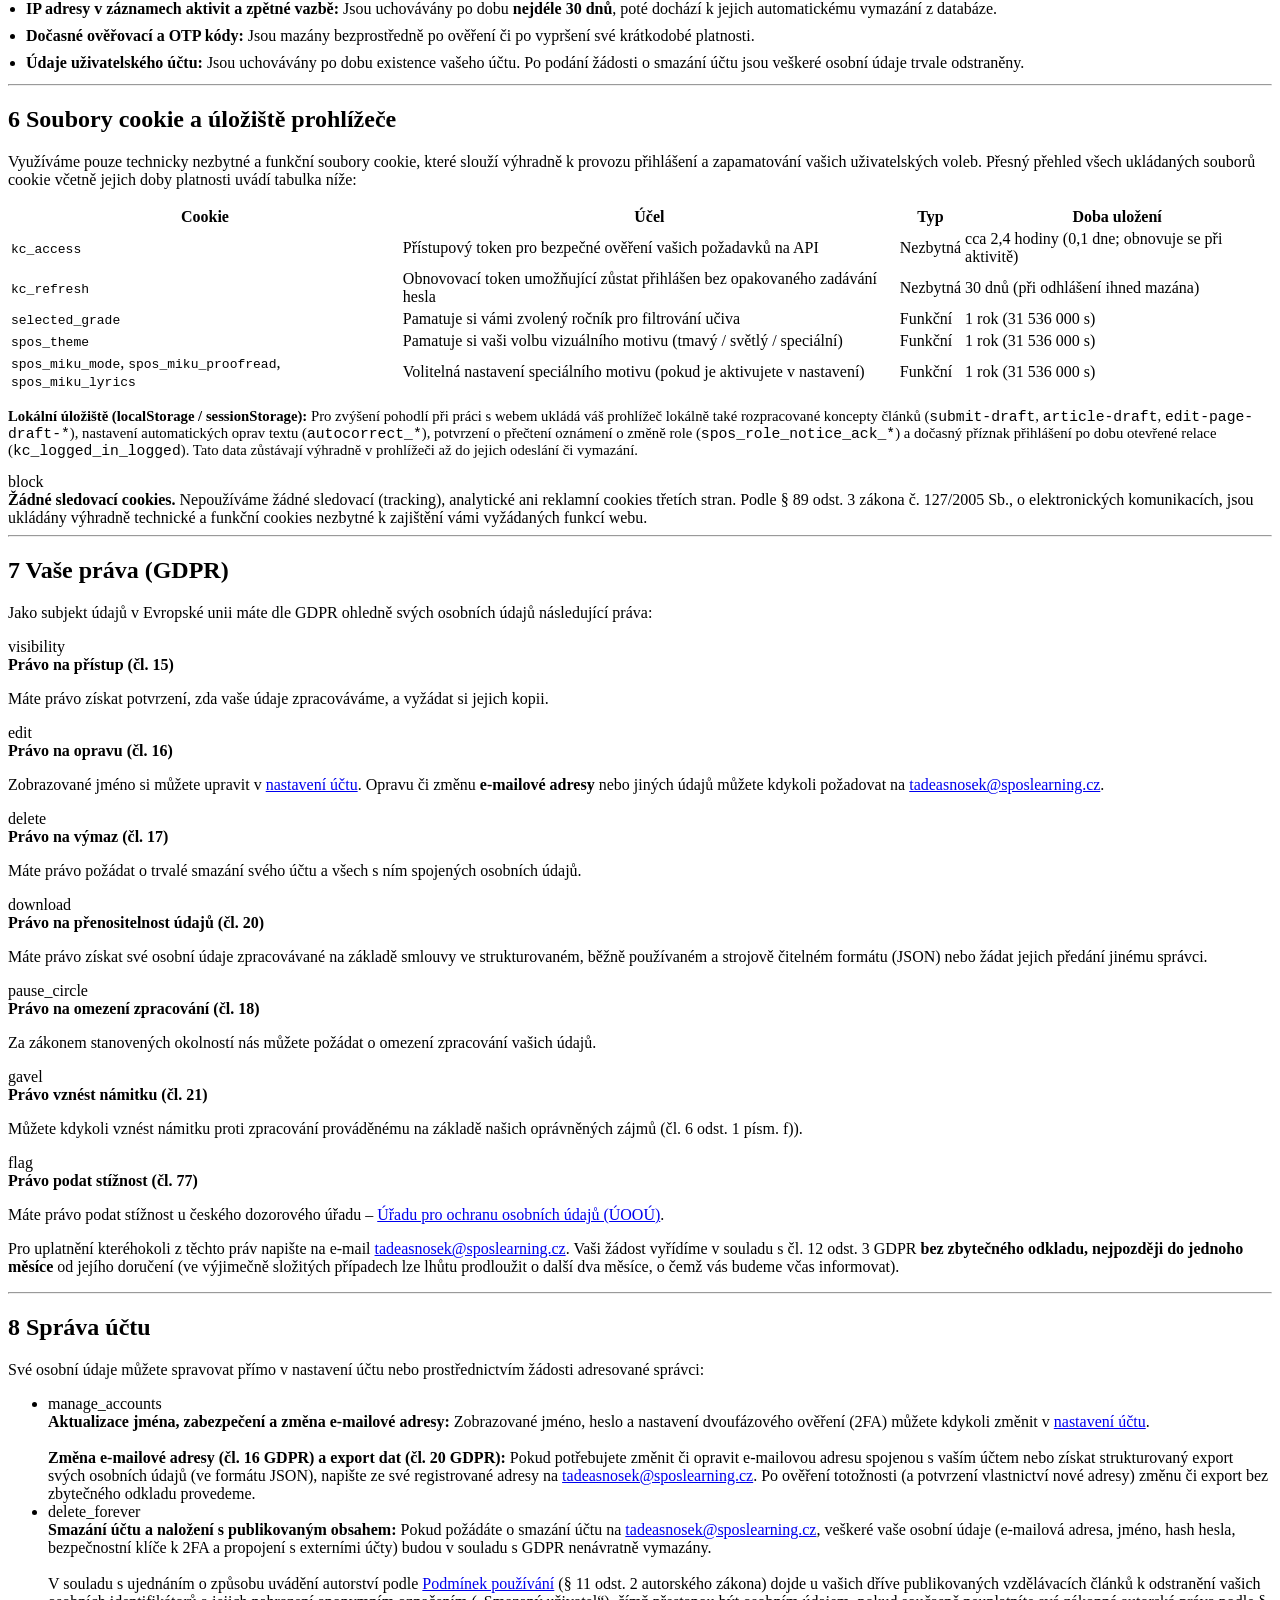
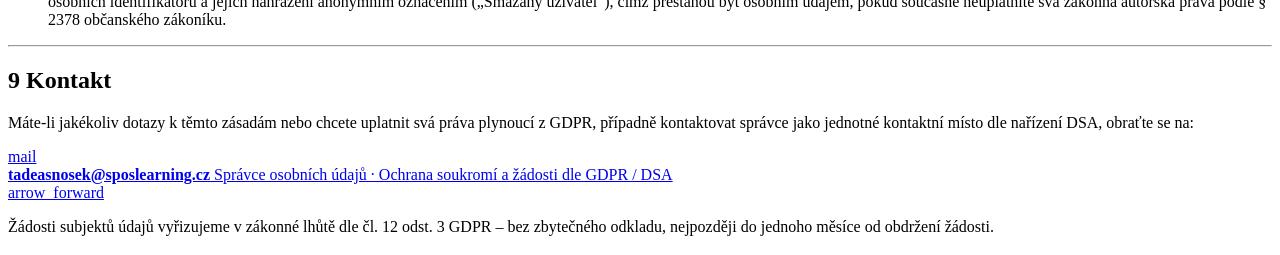
==== commit 3faacab6: "feat: add age and legal terms confirmation for user registration and login" ====
--- a/privacy-policy.html
+++ b/privacy-policy.html
@@ -99,11 +99,12 @@
                     <a href="#section-1" class="toc-link">1. Co shromažďujeme</a>
                     <a href="#section-2" class="toc-link">2. Jak data využíváme</a>
                     <a href="#section-3" class="toc-link">3. Přihlášení přes třetí strany</a>
-                    <a href="#section-4" class="toc-link">4. Ukládání a bezpečnost</a>
-                    <a href="#section-5" class="toc-link">5. Soubory cookie</a>
-                    <a href="#section-6" class="toc-link">6. Vaše práva (GDPR)</a>
-                    <a href="#section-7" class="toc-link">7. Správa účtu</a>
-                    <a href="#section-8" class="toc-link">8. Kontakt</a>
+                    <a href="#section-4" class="toc-link">4. Zpracovatelé a předávání</a>
+                    <a href="#section-5" class="toc-link">5. Ukládání a bezpečnost</a>
+                    <a href="#section-6" class="toc-link">6. Soubory cookie</a>
+                    <a href="#section-7" class="toc-link">7. Vaše práva (GDPR)</a>
+                    <a href="#section-8" class="toc-link">8. Správa účtu</a>
+                    <a href="#section-9" class="toc-link">9. Kontakt</a>
                 </nav>
             </div>
         </aside>
@@ -119,7 +120,7 @@
                     <p id="policy-meta">
                         <span class="meta-chip">
                             <span class="icon">update</span>
-                            Poslední aktualizace: 20. října 2026 11:00
+                            Poslední aktualizace: 11. listopadu 2026
                         </span>
                         <span class="meta-chip">
                             <span class="icon">location_on</span>
@@ -143,13 +144,14 @@
             <!-- Úvod -->
             <section class="policy-section" id="section-intro">
                 <h2 class="section-heading">Úvod</h2>
-                <p>SPOŠLearning je studijní platforma provozovaná neformální organizací <strong><a href="https://github.com/OpenBluee" target="_blank" rel="noopener noreferrer">OpenBlue</a></strong> pro studenty
+                <p>SPOŠLearning je studijní platforma provozovaná fyzickou osobou <strong>Tadeášem Noskem</strong> v rámci nezávislého studentského projektu <strong><a href="https://github.com/OpenBluee" target="_blank" rel="noopener noreferrer">OpenBlue</a></strong> pro studenty
                     <strong>Střední průmyslové školy a Střední odborné školy, Dvůr Králové nad Labem</strong> (dále jen „škola“).
                     Tyto Zásady ochrany osobních údajů popisují, jak nakládáme s vašimi osobními údaji, když používáte náš web
-                    (<strong>sposlearning.cz</strong>). Zavázali jsme se vaše soukromí chránit a zpracovávat data
-                    pouze tehdy, kdy je to pro provoz webu absolutně nezbytné.</p>
-                <p>Protože jsou naši uživatelé převážně studenti z Evropské unie, řídí se provoz této služby
-                    <strong>Obecným nařízením o ochraně osobních údajů (GDPR)</strong>.
+                    (<strong>sposlearning.cz</strong> a související subdomény). Zavázali jsme se vaše soukromí chránit a zpracovávat data
+                    pouze tehdy, kdy je to pro bezpečný a řádný provoz služby nezbytné.</p>
+                <p>Protože jsou naši uživatelé převážně studenti z Evropské unie, řídí se zpracování údajů
+                    <strong>Obecným nařízením o ochraně osobních údajů (GDPR)</strong> a českým zákonem č. 110/2019 Sb., o zpracování osobních údajů.
+                    V souladu s § 7 zákona č. 110/2019 Sb. a čl. 8 GDPR je registrace účtu určena výhradně osobám starším <strong>15 let</strong>.
                 </p>
                 <div class="policy-callout callout-blue" style="margin-top: 14px;">
                     <span class="icon callout-icon">info</span>
@@ -170,7 +172,11 @@
                     <div class="controller-card-body">
                         <div class="controller-row">
                             <span class="icon controller-icon">person</span>
-                            <span>Tadeáš Nosek (provozující platformu v rámci iniciativy OpenBlue)</span>
+                            <span><strong>Tadeáš Nosek</strong> (fyzická osoba – správce údajů a provozovatel platformy)</span>
+                        </div>
+                        <div class="controller-row">
+                            <span class="icon controller-icon">groups</span>
+                            <span>Projekt: <strong><a href="https://github.com/OpenBluee" target="_blank" rel="noopener noreferrer">OpenBlue</a></strong> (studentská iniciativa bez samostatné právní subjektivity)</span>
                         </div>
                         <div class="controller-row">
                             <span class="icon controller-icon">location_on</span>
@@ -196,38 +202,34 @@
                     <span class="section-number">1</span>
                     Jaké informace shromažďujeme
                 </h2>
-                <p>Zastáváme názor, že je správné shromažďovat pouze to nejnutnější pro fungování SPOŠLearningu. Při
-                    návštěvě
-                    našeho webu o vás můžeme ukládat následující data:</p>
-
-                <!-- Osobní vs. neosobní údaje -->
+                <p>Zastáváme zásadu minimalizace údajů – zpracováváme pouze to, co je nezbytné pro fungování a zabezpečení SPOŠLearningu. Při návštěvě a používání webu zpracováváme následující kategorie dat:</p>
+
+                <!-- Osobní údaje vs. lokální preference -->
                 <div class="data-type-split">
                     <div class="data-type-col personal">
                         <div class="data-type-header">
                             <span class="icon">person</span>
-                            <strong>Osobní údaje</strong>
-                        </div>
-                        <p>Data, pomocí kterých vás můžeme přímo identifikovat. Shromažďujeme je <em>pouze</em> v
-                            případě,
-                            že si u nás zaregistrujete účet:</p>
+                            <strong>Osobní údaje (čl. 4 GDPR)</strong>
+                        </div>
+                        <p>Data, která vás přímo či nepřímo identifikují (včetně IP adres dle judikatury SDEU):</p>
                         <ul>
-                            <li>Zobrazované jméno</li>
-                            <li>E-mailová adresa</li>
-                            <li>Heslo ve formě hashe (nikdy ho neukládáme v čitelné podobě)</li>
-                            <li>Data potřebná pro 2FA (passkeys, tajný klíč pro TOTP nebo e-mail pro zaslání OTP)</li>
+                            <li><strong>Všichni návštěvníci:</strong> IP adresa v bezpečnostních záznamech a formulářích zpětné vazby (uchovávána po dobu max. 30 dnů)</li>
+                            <li><strong>Registrovaní uživatelé:</strong> zobrazované jméno, e-mailová adresa a identifikátor uživatele</li>
+                            <li>Heslo ve formě kryptografického hashe (nikdy ho neukládáme v čitelné podobě)</li>
+                            <li>Data potřebná pro 2FA (veřejné klíče passkeys, tajný klíč TOTP nebo e-mail pro jednorázové OTP)</li>
+                            <li>Vámi odeslané studijní příspěvky a zprávy zpětné vazby spojené s vaším účtem</li>
                         </ul>
                     </div>
                     <div class="data-type-col non-personal">
                         <div class="data-type-header">
-                            <span class="icon">analytics</span>
-                            <strong>Neosobní údaje</strong>
-                        </div>
-                        <p>Data, která vás <em>přímo</em> neidentifikují. Shromažďujeme je u <em>všech</em>
-                            návštěvníků:</p>
+                            <span class="icon">tune</span>
+                            <strong>Lokální technické preference</strong>
+                        </div>
+                        <p>Údaje ukládané výhradně lokálně v paměti vašeho prohlížeče bez identifikace vaší osoby:</p>
                         <ul>
-                            <li>IP adresa (pouze dočasně z bezpečnostních důvodů)</li>
-                            <li>Navštívené stránky (anonymizované logy aktivit)</li>
-                            <li>Nastavení vybraného ročníku (ukládá se pouze ve vašem zařízení jako cookie)</li>
+                            <li>Nastavení vybraného ročníku (<code>selected_grade</code>)</li>
+                            <li>Volba vizuálního motivu a doplňků (<code>spos_theme</code> aj.)</li>
+                            <li>Rozpracované koncepty článků a nastavení editoru (<code>localStorage</code> – zůstávají jen ve vašem zařízení, dokud článek sami neodešlete)</li>
                         </ul>
                     </div>
                 </div>
@@ -239,7 +241,7 @@
                         </div>
                         <div class="data-card-body">
                             <h3>Informace o účtu</h3>
-                            <p>Pokud si vytvoříte účet, uložíme si vaše zobrazované jméno, e-mailovou adresu a bezpečně
+                            <p>Pokud si vytvoříte účet (výhradně od 15 let věku), uložíme si vaše zobrazované jméno, e-mailovou adresu a bezpečně
                                 zahashované heslo.</p>
                         </div>
                     </div>
@@ -269,12 +271,10 @@
                             <span class="icon" style="color: #f6ad55;">network_ping</span>
                         </div>
                         <div class="data-card-body">
-                            <h3>Logování a IP adresy</h3>
-                            <p>Z bezpečnostních důvodů (např. prevence proti DDoS útokům nebo spamu) dočasně logujeme IP
-                                adresy.
-                                <strong>To se týká všech návštěvníků</strong>, ať už mají účet, nebo ne.
-                                Pokud jste přihlášeni, spojíme IP adresu s vaší aktivní relací (session), abychom
-                                chránili váš účet.
+                            <h3>Logování a IP adresy (osobní údaj)</h3>
+                            <p>Z bezpečnostních důvodů (prevence proti DDoS útokům, brute-force pokusům a spamu) dočasně zaznamenáváme vaši <strong>IP adresu</strong>, která je osobním údajem ve smyslu čl. 4 GDPR.
+                                <strong>To se týká návštěvníků i přihlášených uživatelů</strong> při vybraných bezpečnostních událostech a odeslání zpětné vazby.
+                                IP adresy v databázových logech a záznamech zpětné vazby jsou <strong>automaticky mazány po 30 dnech</strong>.
                             </p>
                         </div>
                     </div>
@@ -284,11 +284,11 @@
                             <span class="icon" style="color: #68d391;">cookie</span>
                         </div>
                         <div class="data-card-body">
-                            <h3>Soubory cookie</h3>
+                            <h3>Soubory cookie a úložiště prohlížeče</h3>
                             <p>Do vašeho zařízení ukládáme malé textové soubory (cookies), abychom vás udrželi
                                 přihlášené
-                                a zapamatovali si vaše nastavení webu. Podrobnosti najdete v <a href="#section-5">Oddílu
-                                    5</a>.
+                                a zapamatovali si vaše nastavení webu. Přesný přehled včetně dob uložení najdete v <a href="#section-6">Oddílu
+                                    6</a>.
                             </p>
                         </div>
                     </div>
@@ -297,11 +297,10 @@
                 <div class="policy-callout callout-blue">
                     <span class="icon callout-icon">policy</span>
                     <div>
-                        <strong>Právní základ (čl. 6 GDPR):</strong> Zpracování údajů je založeno na <em>plnění
+                        <strong>Právní základ (čl. 6 GDPR):</strong> Zpracování osobních údajů probíhá na základě <em>plnění
                             smlouvy</em>
-                        (čl. 6 odst. 1 písm. b)) – poskytování samotného účtu a ověřovacích služeb, které jste si
-                        zapnuli –
-                        a na <em>oprávněných zájmech</em> (čl. 6 odst. 1 písm. f)) v případě bezpečnostních logů.
+                        (čl. 6 odst. 1 písm. b) GDPR) – poskytování uživatelského účtu, správa příspěvků a ověřovacích služeb –
+                        a na základě <em>oprávněného zájmu správce</em> (čl. 6 odst. 1 písm. f) GDPR) při logování IP adres, ochraně sítě proti útokům, kontrole proti jednorázovým e-mailům a zachování integrity databáze vzdělávacích článků.
                     </div>
                 </div>
             </section>
@@ -336,9 +335,7 @@
                 </ul>
                 <p><strong>Vaše osobní údaje neprodáváme, nepronajímáme ani s nimi nijak neobchodujeme s třetími
                         stranami
-                        za účelem marketingu nebo reklamy.</strong> K jedinému sdílení dat dochází, pokud k přihlášení
-                    využijete třetí stranu (více informací v <a href="#section-3">Oddílu 3</a>), a to pouze v technicky
-                    nezbytném rozsahu.</p>
+                        za účelem marketingu nebo reklamy.</strong> K předání či technickému zpracování dochází pouze u ověřených poskytovatelů infrastruktury a přihlašování třetími stranami (podrobnosti v <a href="#section-3">Oddílu 3</a> a <a href="#section-4">Oddílu 4</a>).</p>
             </section>
 
             <hr class="section-divider">
@@ -377,11 +374,8 @@
                     <div>
                         <strong>Sdílení dat s poskytovateli přihlášení:</strong> Když se přihlašujete přes Google
                         nebo Microsoft, jsou vaše <strong>jméno</strong> a <strong>e-mailová adresa</strong> technicky
-                        sdíleny mezi těmito poskytovateli a SPOŠLearningem jako nezbytná součást procesu ověření.
-                        Toto je jediné sdílení dat, ke kterému dochází, a probíhá výhradně proto, že jste si sami
-                        zvolili
-                        tento způsob přihlášení. Vaše data s těmito ani jinými třetími stranami nad rámec této technické
-                        nutnosti nesdílíme.
+                        vyměněny mezi těmito poskytovateli a naším autentizačním serverem jako nezbytná součást procesu ověření.
+                        Tito poskytovatelé sídlí v USA; mezinárodní předání je zajištěno dle rámce <strong>EU–U.S. Data Privacy Framework</strong> a standardních smluvních doložek (více v <a href="#section-4">Oddílu 4</a>).
                     </div>
                 </div>
 
@@ -407,6 +401,66 @@
             <section class="policy-section" id="section-4">
                 <h2 class="section-heading">
                     <span class="section-number">4</span>
+                    Zpracovatelé a předávání údajů do třetích zemí
+                </h2>
+                <p>Pro bezpečný a spolehlivý provoz platformy využíváme následující infrastrukturu a externí zpracovatele či příjemce údajů (čl. 13 odst. 1 písm. e) a f) GDPR):</p>
+
+                <div class="cookie-table-wrapper">
+                    <table class="cookie-table">
+                        <thead>
+                            <tr>
+                                <th>Poskytovatel / Služba</th>
+                                <th>Účel zpracování</th>
+                                <th>Umístění a právní záruky předání</th>
+                            </tr>
+                        </thead>
+                        <tbody>
+                            <tr>
+                                <td><strong>Vlastní servery platformy</strong><br><small style="color: var(--text-tertiary);">API, MySQL databáze, Keycloak SSO, média</small></td>
+                                <td>Uchovávání uživatelských účtů, článků, 2FA klíčů, přihlašovacích relací a bezpečnostních logů</td>
+                                <td><strong>Česká republika (EU/EHP)</strong><br><small style="color: var(--text-tertiary);">Data nejsou předávána mimo EU/EHP</small></td>
+                            </tr>
+                            <tr>
+                                <td><strong>INTERNET CZ, a.s. (Forpsi)</strong></td>
+                                <td>Webhosting statické části webu a SMTP e-mailový server pro doručování ověřovacích kódů a resetů hesla</td>
+                                <td><strong>Česká republika (EU/EHP)</strong><br><small style="color: var(--text-tertiary);">Zpracování v rámci EU/EHP</small></td>
+                            </tr>
+                            <tr>
+                                <td><strong>Cloudflare, Inc.</strong><br><small style="color: var(--text-tertiary);">CDN, WAF a cdnjs</small></td>
+                                <td>Ochrana proti DDoS útokům, reverzní proxy, TLS šifrování a doručování vybraných klientských skriptů</td>
+                                <td><strong>USA / globální síť</strong><br><small style="color: var(--text-tertiary);">EU–U.S. Data Privacy Framework (DPF) a Standardní smluvní doložky (SCC)</small></td>
+                            </tr>
+                            <tr>
+                                <td><strong>Google LLC</strong><br><small style="color: var(--text-tertiary);">Google SSO &amp; Google Fonts</small></td>
+                                <td>Volitelné přihlášení přes Google účet a doručování písem/ikon prohlížeči</td>
+                                <td><strong>USA</strong><br><small style="color: var(--text-tertiary);">EU–U.S. Data Privacy Framework (DPF) a SCC</small></td>
+                            </tr>
+                            <tr>
+                                <td><strong>Microsoft Corporation</strong><br><small style="color: var(--text-tertiary);">Microsoft SSO</small></td>
+                                <td>Volitelné přihlášení přes Microsoft účet</td>
+                                <td><strong>USA</strong><br><small style="color: var(--text-tertiary);">EU–U.S. Data Privacy Framework (DPF) a SCC</small></td>
+                            </tr>
+                            <tr>
+                                <td><strong>Debounce</strong><br><small style="color: var(--text-tertiary);">disposable.debounce.io</small></td>
+                                <td>Automatizovaná ochrana při registraci proti jednorázovým (dočasným) e-mailům (jednorázově se ověřuje pouze e-mailová adresa)</td>
+                                <td><strong>USA</strong><br><small style="color: var(--text-tertiary);">Minimalizované jednorázové ověření na základě oprávněného zájmu (čl. 6 odst. 1 písm. f) GDPR)</small></td>
+                            </tr>
+                            <tr>
+                                <td><strong>jsDelivr</strong><br><small style="color: var(--text-tertiary);">cdn.jsdelivr.net</small></td>
+                                <td>Doručování klientských knihoven (vyhledávání Fuse.js, parser Markdownu) na zařízení uživatele (technické zpracování IP adresy při HTTP požadavku)</td>
+                                <td><strong>Globální CDN (EU / třetí země)</strong><br><small style="color: var(--text-tertiary);">Technicky nezbytné pro načtení skriptů v prohlížeči</small></td>
+                            </tr>
+                        </tbody>
+                    </table>
+                </div>
+            </section>
+
+            <hr class="section-divider">
+
+            <!-- Oddíl 5 -->
+            <section class="policy-section" id="section-5">
+                <h2 class="section-heading">
+                    <span class="section-number">5</span>
                     Ukládání a bezpečnost
                 </h2>
                 <p>Bezpečnost je pro nás prioritou. K ochraně vašich dat využíváme následující opatření:</p>
@@ -428,36 +482,25 @@
                 <div class="policy-callout callout-yellow">
                     <span class="icon callout-icon">schedule</span>
                     <div>
-                        <strong>Doba uchování dat:</strong> Bezpečnostní logy (včetně IP adres) uchováváme
-                        pouze dočasně. Mažeme je, jakmile už nejsou pro bezpečnostní účely potřeba. Data spojená s
-                        účtem ukládáme po dobu jeho existence. Pokud účet smažete, veškeré osobní
-                        údaje se s ním trvale odstraní.
-                    </div>
-                </div>
-            </section>
-
-            <hr class="section-divider">
-
-            <!-- Oddíl 5 -->
-            <section class="policy-section" id="section-5">
-                <h2 class="section-heading">
-                    <span class="section-number">5</span>
-                    Soubory cookie
-                </h2>
-                <p>Využíváme pouze takzvané „funkční“ soubory cookie. Slouží výhradně k provozu webu a zlepšení vašeho
-                    uživatelského zážitku.
-                    Cookies používáme k:</p>
-                <ul class="policy-list">
-                    <li>
-                        <span class="icon list-icon">check_circle</span>
-                        <span>Uložení bezpečného tokenu (session), abyste se nemuseli při každém kliknutí znovu
-                            přihlašovat.</span>
-                    </li>
-                    <li>
-                        <span class="icon list-icon">check_circle</span>
-                        <span>Zapamatování vašich vizuálních preferencí (např. světlý/tmavý režim).</span>
-                    </li>
-                </ul>
+                        <strong>Přesné doby uchování dat:</strong>
+                        <ul style="margin: 8px 0 0 0; padding-left: 18px; line-height: 1.7;">
+                            <li><strong>IP adresy v záznamech aktivit a zpětné vazbě:</strong> Jsou uchovávány po dobu <strong>nejdéle 30 dnů</strong>, poté dochází k jejich automatickému vymazání z databáze.</li>
+                            <li><strong>Dočasné ověřovací a OTP kódy:</strong> Jsou mazány bezprostředně po ověření či po vypršení své krátkodobé platnosti.</li>
+                            <li><strong>Údaje uživatelského účtu:</strong> Jsou uchovávány po dobu existence vašeho účtu. Po podání žádosti o smazání účtu jsou veškeré osobní údaje trvale odstraněny.</li>
+                        </ul>
+                    </div>
+                </div>
+            </section>
+
+            <hr class="section-divider">
+
+            <!-- Oddíl 6 -->
+            <section class="policy-section" id="section-6">
+                <h2 class="section-heading">
+                    <span class="section-number">6</span>
+                    Soubory cookie a úložiště prohlížeče
+                </h2>
+                <p>Využíváme pouze technicky nezbytné a funkční soubory cookie, které slouží výhradně k provozu přihlášení a zapamatování vašich uživatelských voleb. Přesný přehled všech ukládaných souborů cookie včetně jejich doby platnosti uvádí tabulka níže:</p>
 
                 <div class="cookie-table-wrapper">
                     <table class="cookie-table">
@@ -466,144 +509,121 @@
                                 <th>Cookie</th>
                                 <th>Účel</th>
                                 <th>Typ</th>
+                                <th>Doba uložení</th>
                             </tr>
                         </thead>
                         <tbody>
                             <tr>
-                                <td><code>session_token</code></td>
-                                <td>Udržuje vás bezpečně přihlášené</td>
+                                <td><code>kc_access</code></td>
+                                <td>Přístupový token pro bezpečné ověření vašich požadavků na API</td>
+                                <td><span class="cookie-badge badge-functional">Nezbytná</span></td>
+                                <td>cca 2,4 hodiny (0,1 dne; obnovuje se při aktivitě)</td>
+                            </tr>
+                            <tr>
+                                <td><code>kc_refresh</code></td>
+                                <td>Obnovovací token umožňující zůstat přihlášen bez opakovaného zadávání hesla</td>
+                                <td><span class="cookie-badge badge-functional">Nezbytná</span></td>
+                                <td>30 dnů (při odhlášení ihned mazána)</td>
+                            </tr>
+                            <tr>
+                                <td><code>selected_grade</code></td>
+                                <td>Pamatuje si vámi zvolený ročník pro filtrování učiva</td>
                                 <td><span class="cookie-badge badge-functional">Funkční</span></td>
+                                <td>1 rok (31 536 000 s)</td>
                             </tr>
                             <tr>
                                 <td><code>spos_theme</code></td>
-                                <td>Pamatuje si vaši volbu světlého/tmavého režimu</td>
+                                <td>Pamatuje si vaši volbu vizuálního motivu (tmavý / světlý / speciální)</td>
                                 <td><span class="cookie-badge badge-functional">Funkční</span></td>
-                            </tr>
-                            <tr>
-                                <td><code>spos_grade</code></td>
-                                <td>Pamatuje si vámi vybraný ročník</td>
+                                <td>1 rok (31 536 000 s)</td>
+                            </tr>
+                            <tr>
+                                <td><code>spos_miku_mode</code>, <code>spos_miku_proofread</code>, <code>spos_miku_lyrics</code></td>
+                                <td>Volitelná nastavení speciálního motivu (pokud je aktivujete v nastavení)</td>
                                 <td><span class="cookie-badge badge-functional">Funkční</span></td>
+                                <td>1 rok (31 536 000 s)</td>
                             </tr>
                         </tbody>
                     </table>
                 </div>
+
+                <p style="font-size: 0.92rem; color: var(--text-secondary);"><strong>Lokální úložiště (localStorage / sessionStorage):</strong> Pro zvýšení pohodlí při práci s webem ukládá váš prohlížeč lokálně také rozpracované koncepty článků (<code>submit-draft</code>, <code>article-draft</code>, <code>edit-page-draft-*</code>), nastavení automatických oprav textu (<code>autocorrect_*</code>), potvrzení o přečtení oznámení o změně role (<code>spos_role_notice_ack_*</code>) a dočasný příznak přihlášení po dobu otevřené relace (<code>kc_logged_in_logged</code>). Tato data zůstávají výhradně v prohlížeči až do jejich odeslání či vymazání.</p>
 
                 <div class="policy-callout callout-green">
                     <span class="icon callout-icon">block</span>
                     <div>
-                        <strong>Žádné sledovací cookies.</strong> Nepoužíváme absolutně žádné sledovací (tracking),
-                        analytické
-                        ani reklamní cookies třetích stran. Naše cookies jsou pro fungování webu nezbytné, a proto
-                        se ukládají automaticky při jeho používání.
-                    </div>
-                </div>
-            </section>
-
-            <hr class="section-divider">
-
-            <!-- Oddíl 6 -->
-            <section class="policy-section" id="section-6">
-                <h2 class="section-heading">
-                    <span class="section-number">6</span>
+                        <strong>Žádné sledovací cookies.</strong> Nepoužíváme žádné sledovací (tracking),
+                        analytické ani reklamní cookies třetích stran. Podle § 89 odst. 3 zákona č. 127/2005 Sb., o elektronických komunikacích, jsou ukládány výhradně technické a funkční cookies nezbytné k zajištění vámi vyžádaných funkcí webu.
+                    </div>
+                </div>
+            </section>
+
+            <hr class="section-divider">
+
+            <!-- Oddíl 7 -->
+            <section class="policy-section" id="section-7">
+                <h2 class="section-heading">
+                    <span class="section-number">7</span>
                     Vaše práva (GDPR)
                 </h2>
-                <p>Jako uživatel v Evropské unii máte dle GDPR ohledně svých osobních údajů následující práva:</p>
+                <p>Jako subjekt údajů v Evropské unii máte dle GDPR ohledně svých osobních údajů následující práva:</p>
 
                 <div class="rights-grid">
                     <div class="right-item">
                         <span class="icon right-icon">visibility</span>
                         <div>
-                            <strong>Právo na přístup</strong>
-                            <p>Můžete nás požádat o kopii osobních údajů, které o vás uchováváme.</p>
+                            <strong>Právo na přístup (čl. 15)</strong>
+                            <p>Máte právo získat potvrzení, zda vaše údaje zpracováváme, a vyžádat si jejich kopii.</p>
                         </div>
                     </div>
                     <div class="right-item">
                         <span class="icon right-icon">edit</span>
                         <div>
-                            <strong>Právo na opravu</strong>
-                            <p>Nepřesné údaje (např. vaše zobrazované jméno) si můžete upravit přímo v
-                                <a href="/account/settings">nastavení účtu</a>.
-                            </p>
+                            <strong>Právo na opravu (čl. 16)</strong>
+                            <p>Zobrazované jméno si můžete upravit v <a href="/account/settings">nastavení účtu</a>. Opravu či změnu <strong>e-mailové adresy</strong> nebo jiných údajů můžete kdykoli požadovat na <a href="mailto:tadeasnosek@sposlearning.cz">tadeasnosek@sposlearning.cz</a>.</p>
                         </div>
                     </div>
                     <div class="right-item">
                         <span class="icon right-icon">delete</span>
                         <div>
-                            <strong>Právo na smazání dat</strong>
-                            <p>Můžete požádat o trvalé smazání svého účtu a všech s ním spojených dat.</p>
+                            <strong>Právo na výmaz (čl. 17)</strong>
+                            <p>Máte právo požádat o trvalé smazání svého účtu a všech s ním spojených osobních údajů.</p>
+                        </div>
+                    </div>
+                    <div class="right-item">
+                        <span class="icon right-icon">download</span>
+                        <div>
+                            <strong>Právo na přenositelnost údajů (čl. 20)</strong>
+                            <p>Máte právo získat své osobní údaje zpracovávané na základě smlouvy ve strukturovaném, běžně používaném a strojově čitelném formátu (JSON) nebo žádat jejich předání jinému správci.</p>
                         </div>
                     </div>
                     <div class="right-item">
                         <span class="icon right-icon">pause_circle</span>
                         <div>
-                            <strong>Právo na omezení zpracování</strong>
-                            <p>Za určitých okolností nás můžete požádat o omezení zpracování vašich dat.</p>
+                            <strong>Právo na omezení zpracování (čl. 18)</strong>
+                            <p>Za zákonem stanovených okolností nás můžete požádat o omezení zpracování vašich údajů.</p>
                         </div>
                     </div>
                     <div class="right-item">
                         <span class="icon right-icon">gavel</span>
                         <div>
-                            <strong>Právo vznést námitku</strong>
-                            <p>Můžete vznést námitku proti zpracování dat, které provádíme na základě oprávněných zájmů.
-                            </p>
+                            <strong>Právo vznést námitku (čl. 21)</strong>
+                            <p>Můžete kdykoli vznést námitku proti zpracování prováděnému na základě našich oprávněných zájmů (čl. 6 odst. 1 písm. f)).</p>
                         </div>
                     </div>
                     <div class="right-item">
                         <span class="icon right-icon">flag</span>
                         <div>
-                            <strong>Právo podat stížnost</strong>
-                            <p>Máte právo podat stížnost u českého dozorového úřadu, <a href="https://www.uoou.cz"
+                            <strong>Právo podat stížnost (čl. 77)</strong>
+                            <p>Máte právo podat stížnost u českého dozorového úřadu – <a href="https://www.uoou.cz"
                                     target="_blank" rel="noopener noreferrer">Úřadu pro ochranu osobních údajů
                                     (ÚOOÚ)</a>.</p>
                         </div>
                     </div>
                 </div>
 
-                <p>Pokud chcete uplatnit kterékoli z těchto práv, napište nám na e-mail <a
-                        href="mailto:tadeasnosek@sposlearning.cz">tadeasnosek@sposlearning.cz</a>. Odpovíme vám
-                    do 30 dnů.</p>
-            </section>
-
-            <hr class="section-divider">
-
-            <!-- Oddíl 7 -->
-            <section class="policy-section" id="section-7">
-                <h2 class="section-heading">
-                    <span class="section-number">7</span>
-                    Správa účtu
-                </h2>
-                <p>Své osobní údaje máte přímo pod kontrolou v nastavení svého účtu:</p>
-                <ul class="policy-list">
-                    <li>
-                        <span class="icon list-icon">manage_accounts</span>
-                        <div>
-                            <strong>Aktualizace údajů:</strong> Zobrazované jméno a nastavení zabezpečení (2FA) můžete
-                            kdykoli
-                            změnit přímo v <a href="/account/settings">nastavení účtu</a>.
-                            <br><em style="color: var(--text-tertiary); font-size: 0.9em;">Poznámka: Změnu e-mailové
-                                adresy
-                                spojené s účtem v současné době nepodporujeme.</em>
-                        </div>
-                    </li>
-                    <li>
-                        <span class="icon list-icon">delete_forever</span>
-                        <div>
-                            <strong>Smazání účtu a anonymizace obsahu:</strong>
-                            Pokud se rozhodnete svůj účet zrušit (žádostí na <a
-                                href="mailto:tadeasnosek@sposlearning.cz">tadeasnosek@sposlearning.cz</a>), veškeré vaše
-                            osobní údaje (jako je e-mailová adresa, jméno, zahashovaná hesla či bezpečnostní klíče k
-                            2FA) budou v souladu s nařízením GDPR nenávratně smazány. Vaše identita tak bude z naší
-                            databáze trvale odstraněna.
-                            <br><br>
-                            Vzhledem k tomu, že SPOŠLearning funguje jako komunitní databáze znalostí, vzdělávací obsah,
-                            který jste vytvořili (články a jejich úpravy), smazán nebude. Tím zajišťujeme, že práce
-                            ostatních studentů a celková kontinuita platformy zůstanou zachovány. U veškerého vašeho
-                            obsahu však dojde k úplné anonymizaci – vaše jméno u článků bude trvale nahrazeno označením
-                            jako např. „Smazaný uživatel“. Tím se nevratně zruší jakákoliv spojitost mezi tímto obsahem
-                            a vaší skutečnou identitou, a obsah tak přestává být vaším osobním údajem.
-                        </div>
-                    </li>
-                </ul>
+                <p>Pro uplatnění kteréhokoli z těchto práv napište na e-mail <a
+                        href="mailto:tadeasnosek@sposlearning.cz">tadeasnosek@sposlearning.cz</a>. Vaši žádost vyřídíme v souladu s čl. 12 odst. 3 GDPR <strong>bez zbytečného odkladu, nejpozději do jednoho měsíce</strong> od jejího doručení (ve výjimečně složitých případech lze lhůtu prodloužit o další dva měsíce, o čemž vás budeme včas informovat).</p>
             </section>
 
             <hr class="section-divider">
@@ -612,22 +632,51 @@
             <section class="policy-section" id="section-8">
                 <h2 class="section-heading">
                     <span class="section-number">8</span>
+                    Správa účtu
+                </h2>
+                <p>Své osobní údaje můžete spravovat přímo v nastavení účtu nebo prostřednictvím žádosti adresované správci:</p>
+                <ul class="policy-list">
+                    <li>
+                        <span class="icon list-icon">manage_accounts</span>
+                        <div>
+                            <strong>Aktualizace jména, zabezpečení a změna e-mailové adresy:</strong> Zobrazované jméno, heslo a nastavení dvoufázového ověření (2FA) můžete kdykoli změnit v <a href="/account/settings">nastavení účtu</a>.
+                            <br><br>
+                            <strong>Změna e-mailové adresy (čl. 16 GDPR) a export dat (čl. 20 GDPR):</strong> Pokud potřebujete změnit či opravit e-mailovou adresu spojenou s vaším účtem nebo získat strukturovaný export svých osobních údajů (ve formátu JSON), napište ze své registrované adresy na <a href="mailto:tadeasnosek@sposlearning.cz">tadeasnosek@sposlearning.cz</a>. Po ověření totožnosti (a potvrzení vlastnictví nové adresy) změnu či export bez zbytečného odkladu provedeme.
+                        </div>
+                    </li>
+                    <li>
+                        <span class="icon list-icon">delete_forever</span>
+                        <div>
+                            <strong>Smazání účtu a naložení s publikovaným obsahem:</strong>
+                            Pokud požádáte o smazání účtu na <a
+                                href="mailto:tadeasnosek@sposlearning.cz">tadeasnosek@sposlearning.cz</a>, veškeré vaše
+                            osobní údaje (e-mailová adresa, jméno, hash hesla, bezpečnostní klíče k
+                            2FA a propojení s externími účty) budou v souladu s GDPR nenávratně vymazány.
+                            <br><br>
+                            V souladu s ujednáním o způsobu uvádění autorství podle <a href="/terms-of-service#section-1">Podmínek používání</a> (§ 11 odst. 2 autorského zákona) dojde u vašich dříve publikovaných vzdělávacích článků k odstranění vašich osobních identifikátorů a jejich nahrazení anonymním označením („Smazaný uživatel“), čímž přestanou být osobním údajem, pokud současně neuplatníte svá zákonná autorská práva podle § 2378 občanského zákoníku.
+                        </div>
+                    </li>
+                </ul>
+            </section>
+
+            <hr class="section-divider">
+
+            <!-- Oddíl 9 -->
+            <section class="policy-section" id="section-9">
+                <h2 class="section-heading">
+                    <span class="section-number">9</span>
                     Kontakt
                 </h2>
-                <p>Máte-li jakékoliv dotazy k těmto zásadám nebo k vašim datům, případně pokud chcete uplatnit svá práva
-                    plynoucí z GDPR,
-                    ozvěte se nám na:</p>
+                <p>Máte-li jakékoliv dotazy k těmto zásadám nebo chcete uplatnit svá práva plynoucí z GDPR, případně kontaktovat správce jako jednotné kontaktní místo dle nařízení DSA, obraťte se na:</p>
                 <a href="mailto:tadeasnosek@sposlearning.cz" class="contact-card">
                     <span class="icon">mail</span>
                     <div>
                         <strong>tadeasnosek@sposlearning.cz</strong>
-                        <span>Dotazy ohledně ochrany soukromí na SPOŠLearningu</span>
+                        <span>Správce osobních údajů &middot; Ochrana soukromí a žádosti dle GDPR / DSA</span>
                     </div>
                     <span class="icon contact-arrow">arrow_forward</span>
                 </a>
-                <p class="policy-footer-note">Na všechny e-maily ohledně ochrany osobních údajů se snažíme odpovědět do
-                    30
-                    dnů.</p>
+                <p class="policy-footer-note">Žádosti subjektů údajů vyřizujeme v zákonné lhůtě dle čl. 12 odst. 3 GDPR – bez zbytečného odkladu, nejpozději do jednoho měsíce od obdržení žádosti.</p>
             </section>
 
         </main>
@@ -657,4 +706,4 @@
 
 </body>
 
-</html>
+</html>
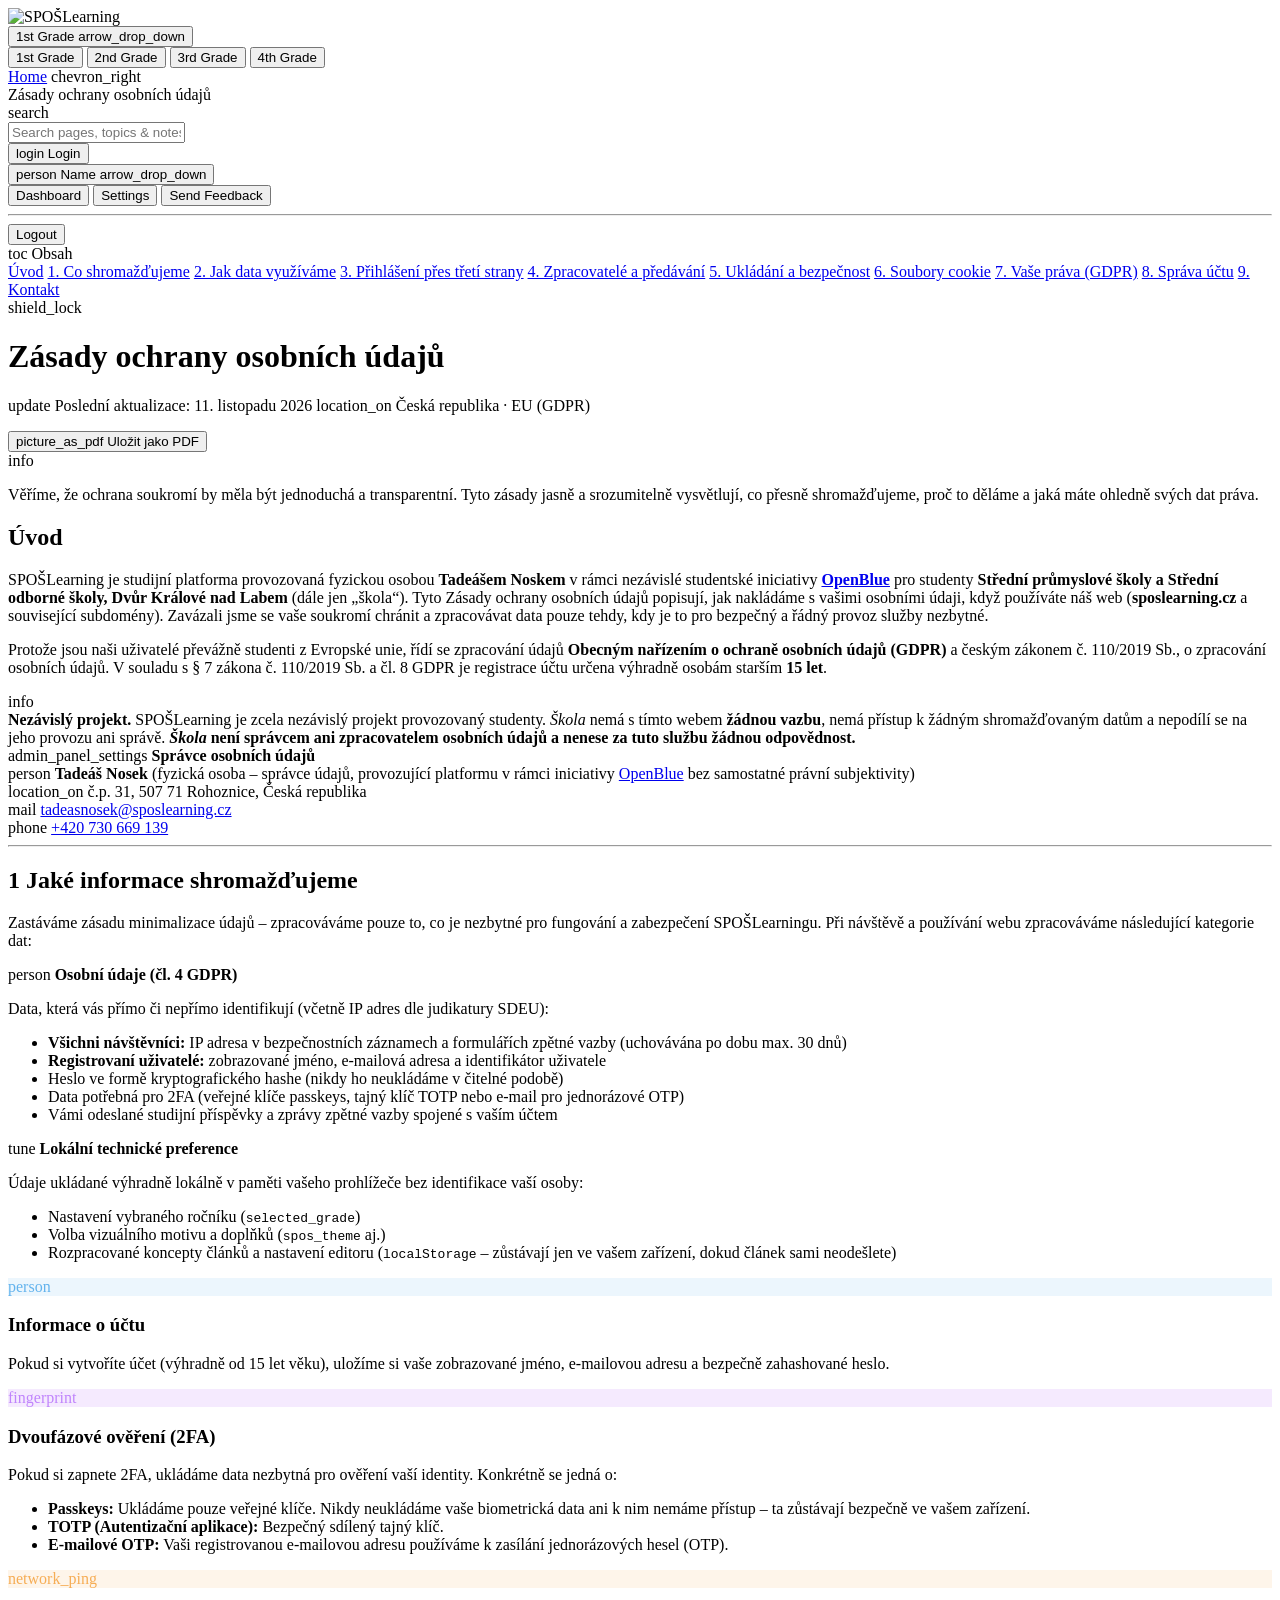
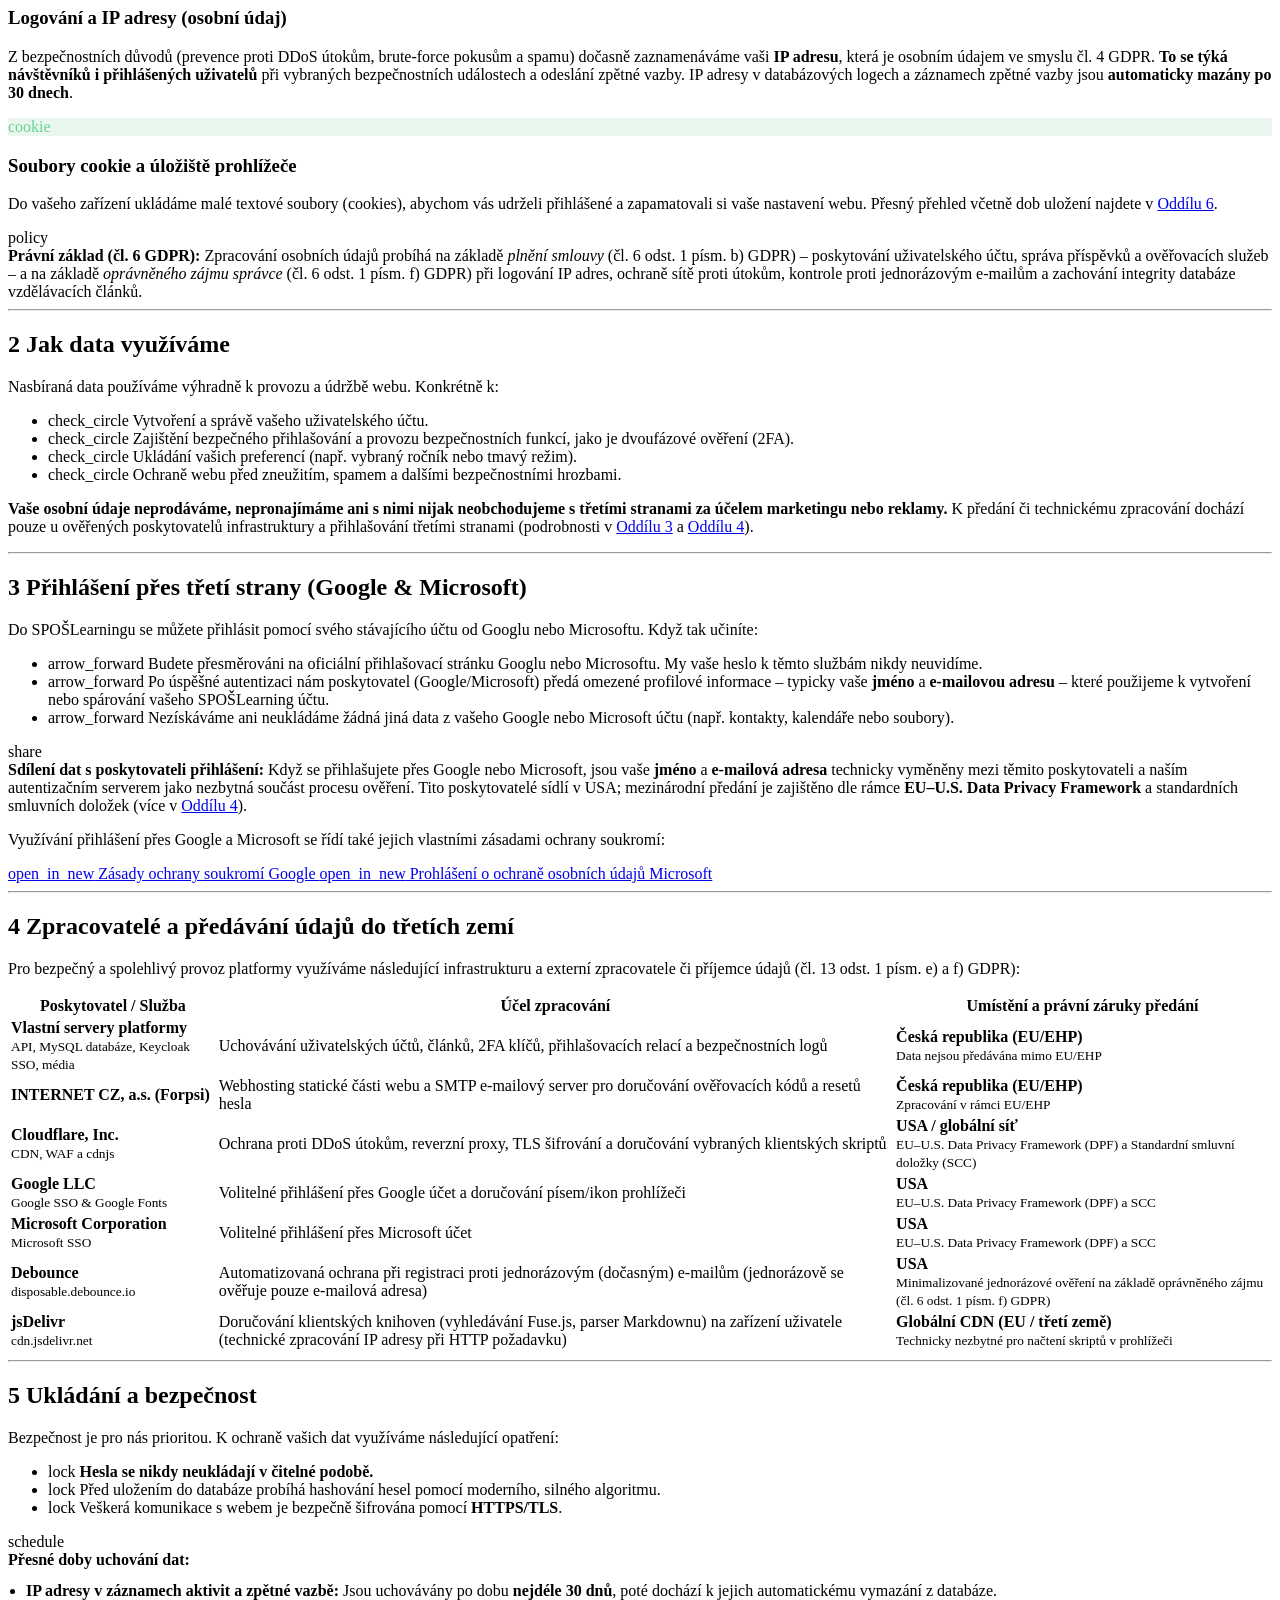
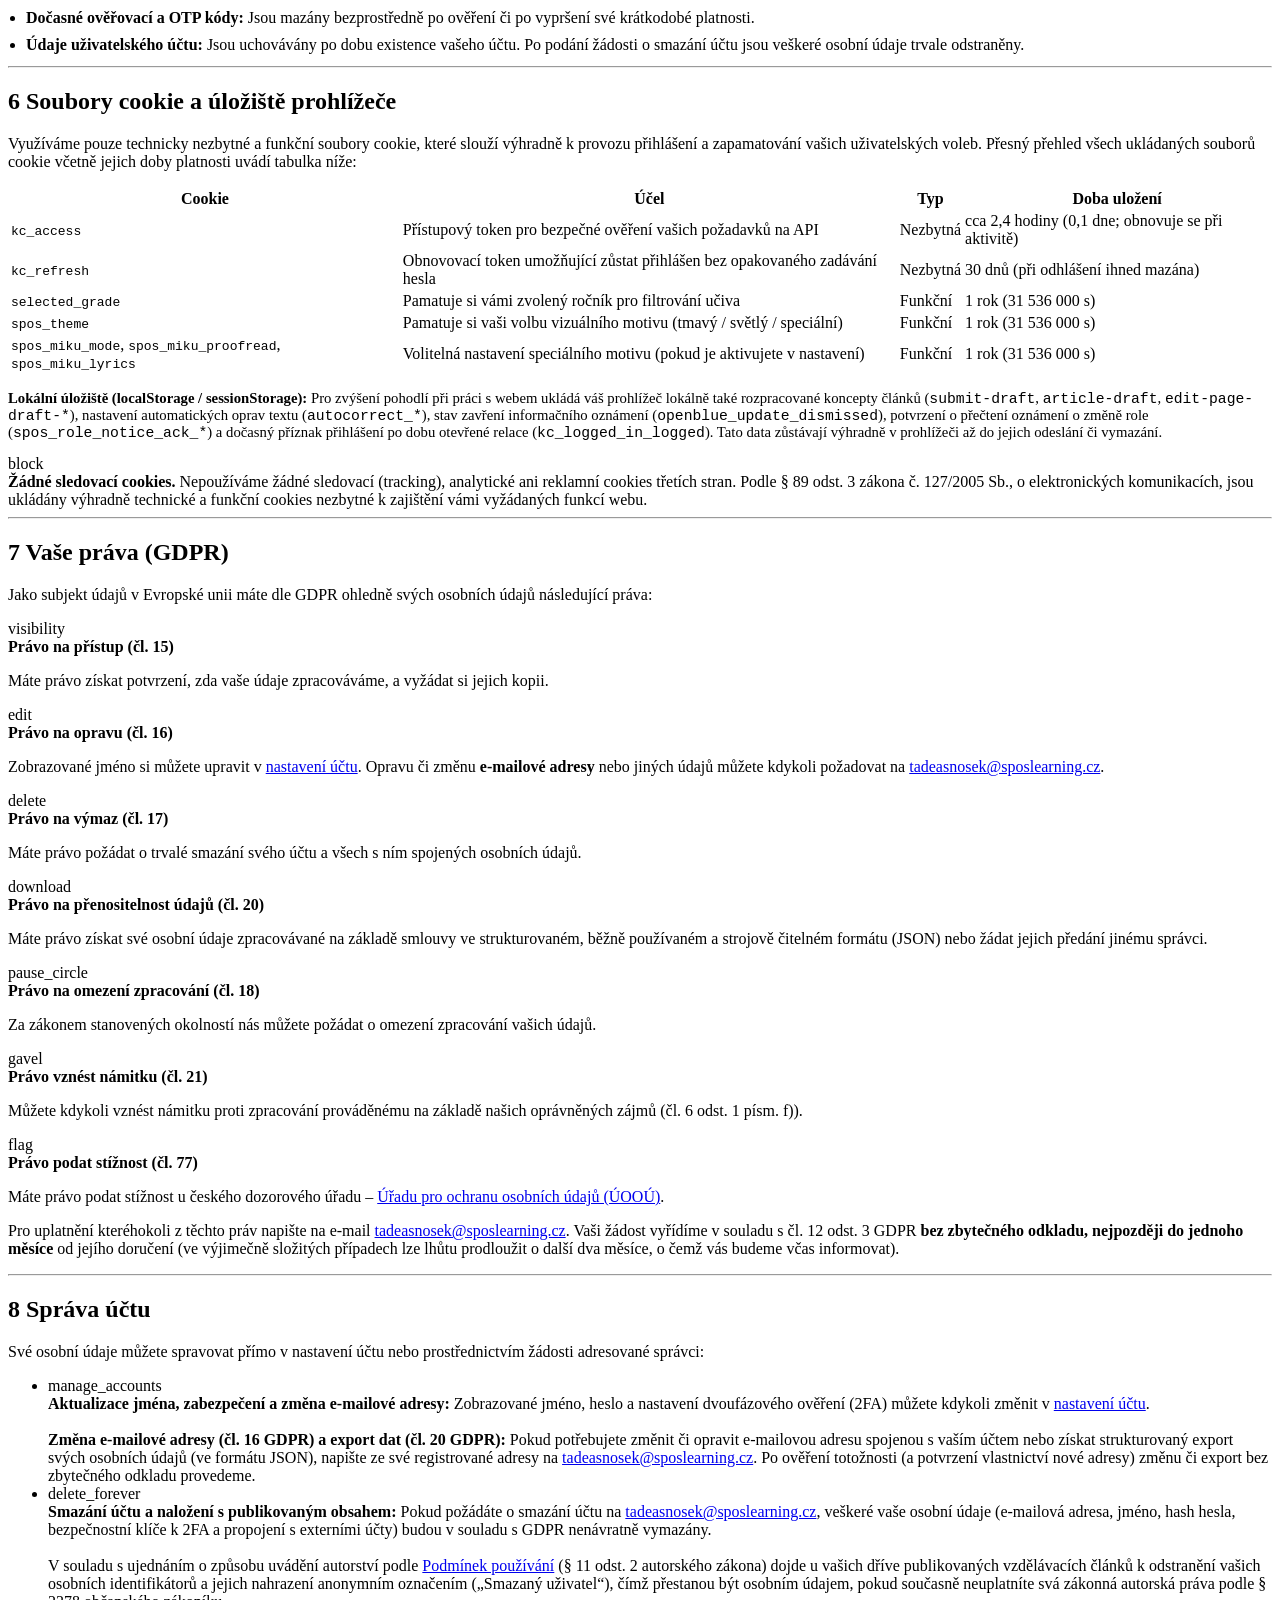
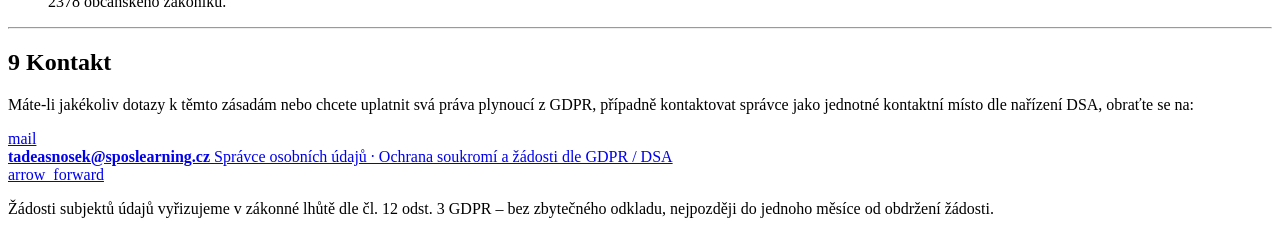
==== commit ca70432a: "Merge branch 'main' of github.com:OpenBluee/sposlearning # Conflicts: #	privacy-policy.html #	terms-" ====
--- a/privacy-policy.html
+++ b/privacy-policy.html
@@ -144,7 +144,7 @@
             <!-- Úvod -->
             <section class="policy-section" id="section-intro">
                 <h2 class="section-heading">Úvod</h2>
-                <p>SPOŠLearning je studijní platforma provozovaná fyzickou osobou <strong>Tadeášem Noskem</strong> v rámci nezávislého studentského projektu <strong><a href="https://github.com/OpenBluee" target="_blank" rel="noopener noreferrer">OpenBlue</a></strong> pro studenty
+                <p>SPOŠLearning je studijní platforma provozovaná fyzickou osobou <strong>Tadeášem Noskem</strong> v rámci nezávislé studentské iniciativy <strong><a href="https://github.com/OpenBluee" target="_blank" rel="noopener noreferrer">OpenBlue</a></strong> pro studenty
                     <strong>Střední průmyslové školy a Střední odborné školy, Dvůr Králové nad Labem</strong> (dále jen „škola“).
                     Tyto Zásady ochrany osobních údajů popisují, jak nakládáme s vašimi osobními údaji, když používáte náš web
                     (<strong>sposlearning.cz</strong> a související subdomény). Zavázali jsme se vaše soukromí chránit a zpracovávat data
@@ -172,11 +172,7 @@
                     <div class="controller-card-body">
                         <div class="controller-row">
                             <span class="icon controller-icon">person</span>
-                            <span><strong>Tadeáš Nosek</strong> (fyzická osoba – správce údajů a provozovatel platformy)</span>
-                        </div>
-                        <div class="controller-row">
-                            <span class="icon controller-icon">groups</span>
-                            <span>Projekt: <strong><a href="https://github.com/OpenBluee" target="_blank" rel="noopener noreferrer">OpenBlue</a></strong> (studentská iniciativa bez samostatné právní subjektivity)</span>
+                            <span><strong>Tadeáš Nosek</strong> (fyzická osoba – správce údajů, provozující platformu v rámci iniciativy <a href="https://github.com/OpenBluee" target="_blank" rel="noopener noreferrer">OpenBlue</a> bez samostatné právní subjektivity)</span>
                         </div>
                         <div class="controller-row">
                             <span class="icon controller-icon">location_on</span>
@@ -547,7 +543,7 @@
                     </table>
                 </div>
 
-                <p style="font-size: 0.92rem; color: var(--text-secondary);"><strong>Lokální úložiště (localStorage / sessionStorage):</strong> Pro zvýšení pohodlí při práci s webem ukládá váš prohlížeč lokálně také rozpracované koncepty článků (<code>submit-draft</code>, <code>article-draft</code>, <code>edit-page-draft-*</code>), nastavení automatických oprav textu (<code>autocorrect_*</code>), potvrzení o přečtení oznámení o změně role (<code>spos_role_notice_ack_*</code>) a dočasný příznak přihlášení po dobu otevřené relace (<code>kc_logged_in_logged</code>). Tato data zůstávají výhradně v prohlížeči až do jejich odeslání či vymazání.</p>
+                <p style="font-size: 0.92rem; color: var(--text-secondary);"><strong>Lokální úložiště (localStorage / sessionStorage):</strong> Pro zvýšení pohodlí při práci s webem ukládá váš prohlížeč lokálně také rozpracované koncepty článků (<code>submit-draft</code>, <code>article-draft</code>, <code>edit-page-draft-*</code>), nastavení automatických oprav textu (<code>autocorrect_*</code>), stav zavření informačního oznámení (<code>openblue_update_dismissed</code>), potvrzení o přečtení oznámení o změně role (<code>spos_role_notice_ack_*</code>) a dočasný příznak přihlášení po dobu otevřené relace (<code>kc_logged_in_logged</code>). Tato data zůstávají výhradně v prohlížeči až do jejich odeslání či vymazání.</p>
 
                 <div class="policy-callout callout-green">
                     <span class="icon callout-icon">block</span>
@@ -706,4 +702,4 @@
 
 </body>
 
-</html>+</html>
